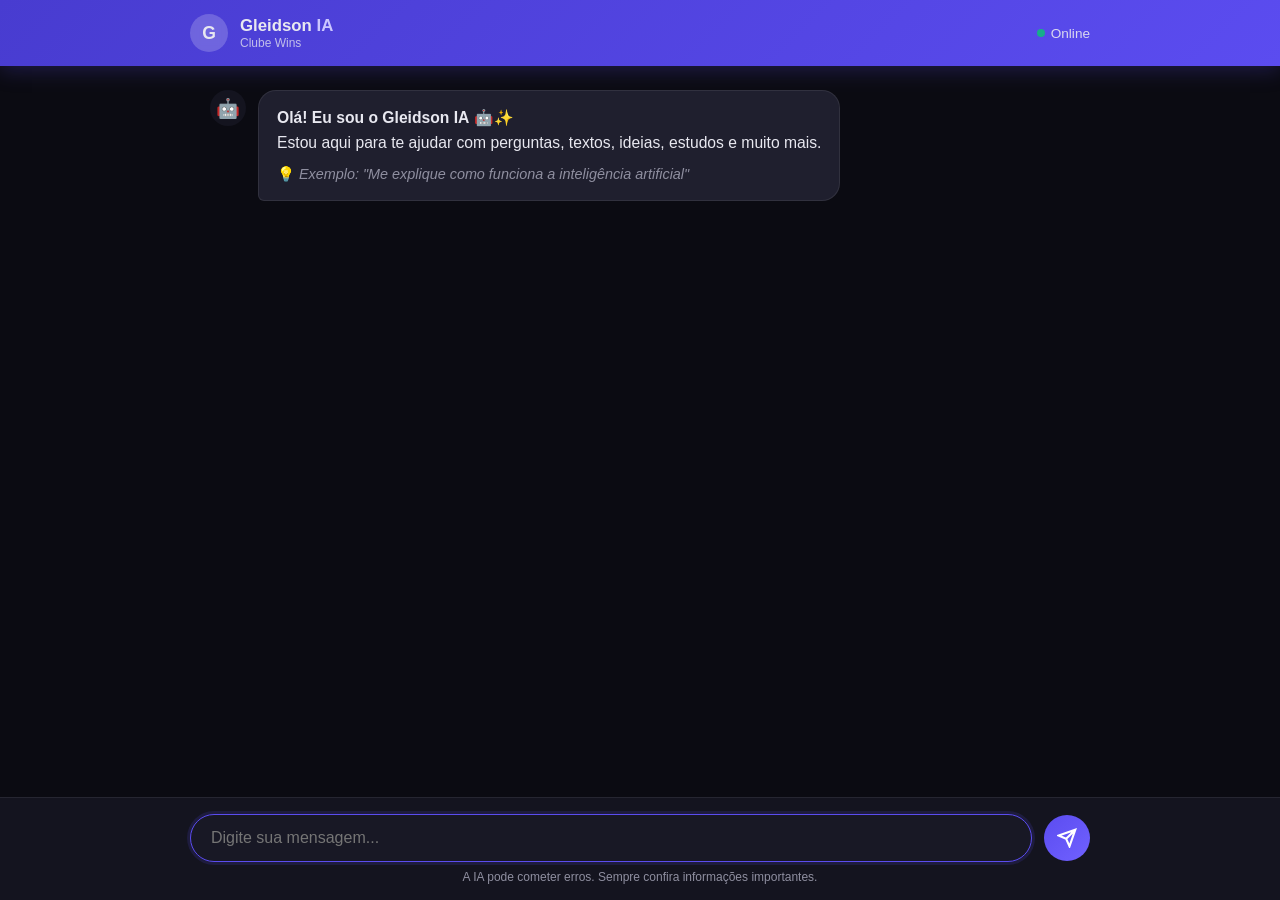
==== index.html @ c2b314bf "Add files via upload Signed-off-by: GLEIDSON PEREIRA DE SOUZA <329538394+gleidssonn22-gif@users.nore" ====
<!DOCTYPE html>
<html lang="pt-BR">
<head>
    <meta charset="UTF-8">
    <meta name="viewport" content="width=device-width, initial-scale=1.0">
    <meta name="description" content="Gleidson IA — Sua assistente inteligente no Clube Wins">
    <title>Gleidson IA | Clube Wins</title>
    <link rel="stylesheet" href="style.css">
    <link rel="icon" type="image/svg+xml" href="data:image/svg+xml,<svg xmlns='http://www.w3.org/2000/svg' viewBox='0 0 100 100'><text y='.9em' font-size='90'>G</text></svg>">
</head>
<body>
    <!-- Cabeçalho -->
    <header class="app-header">
        <div class="header-wrapper">
            <a href="index.html" class="brand">
                <div class="brand-icon">G</div>
                <div class="brand-text">
                    <span class="brand-name">Gleidson <strong>IA</strong></span>
                    <span class="brand-tag">Clube Wins</span>
                </div>
            </a>
            <div class="connection-status">
                <span class="status-dot"></span>
                <span class="status-label">Online</span>
            </div>
        </div>
    </header>

    <!-- Área do Chat -->
    <main class="chat-wrapper">
        <div id="chat-messages" class="messages-container">
            <!-- Mensagem de Boas-vindas -->
            <div class="message ai-message">
                <div class="message-avatar">🤖</div>
                <div class="message-content">
                    <p><strong>Olá! Eu sou o Gleidson IA</strong> 🤖✨</p>
                    <p>Estou aqui para te ajudar com perguntas, textos, ideias, estudos e muito mais.</p>
                    <p class="message-tip">💡 <em>Exemplo: "Me explique como funciona a inteligência artificial"</em></p>
                </div>
            </div>
        </div>
    </main>

    <!-- Área de Entrada -->
    <footer class="input-footer">
        <form id="chat-form" class="input-form">
            <input 
                type="text" 
                id="user-input" 
                class="message-input"
                placeholder="Digite sua mensagem..." 
                autocomplete="off"
                spellcheck="false"
                required
            >
            <button type="submit" id="enviar-btn" class="send-button" aria-label="Enviar mensagem">
                <svg width="20" height="20" viewBox="0 0 24 24" fill="none" stroke="currentColor" stroke-width="2.5">
                    <path d="M22 2L11 13M22 2l-7 20-4-9-9-4 20-7z"/>
                </svg>
            </button>
        </form>
        <p class="disclaimer">A IA pode cometer erros. Sempre confira informações importantes.</p>
    </footer>

    <script src="script.js"></script>
</body>
</html>
---- style.css ----
:root {
    --bg-principal: #0b0b12;
    --bg-superficie: #14141f;
    --bg-cartao: #1c1c2b;
    --bg-entrada: #181825;
    --texto: #e8e8f0;
    --texto-fraco: #8f8fa0;
    --destaque: #5b4cf0;
    --destaque-claro: #7061ff;
    --destaque-escuro: #483cd0;
    --sombra-destaque: rgba(91, 76, 240, 0.25);
    --borda: rgba(255, 255, 255, 0.08);
    --mensagem-usuario: linear-gradient(135deg, #5b4cf0, #7061ff);
    --mensagem-ia: #1f1f2e;
    --raio-borda: 18px;
    --transicao: 0.2s ease;
}

* {
    margin: 0;
    padding: 0;
    box-sizing: border-box;
}

body {
    font-family: 'Segoe UI', 'Roboto', 'Helvetica Neue', sans-serif;
    background-color: var(--bg-principal);
    color: var(--texto);
    height: 100vh;
    display: flex;
    flex-direction: column;
    overflow: hidden;
}

.app-header {
    background: linear-gradient(135deg, var(--destaque-escuro), var(--destaque));
    padding: 14px 20px;
    box-shadow: 0 4px 20px var(--sombra-destaque);
    z-index: 100;
}

.header-wrapper {
    max-width: 900px;
    margin: 0 auto;
    display: flex;
    justify-content: space-between;
    align-items: center;
}

.brand {
    display: flex;
    align-items: center;
    gap: 12px;
    text-decoration: none;
    color: inherit;
}

.brand-icon {
    width: 38px;
    height: 38px;
    background: rgba(255, 255, 255, 0.2);
    border-radius: 50%;
    display: flex;
    align-items: center;
    justify-content: center;
    font-size: 1.1rem;
    font-weight: 700;
    backdrop-filter: blur(4px);
}

.brand-text {
    display: flex;
    flex-direction: column;
    line-height: 1.2;
}

.brand-name {
    font-size: 1.05rem;
    font-weight: 700;
}

.brand-name strong {
    color: #cbc6ff;
}

.brand-tag {
    font-size: 0.75rem;
    opacity: 0.75;
}

.connection-status {
    display: flex;
    align-items: center;
    gap: 6px;
    font-size: 0.85rem;
    opacity: 0.9;
}

.status-dot {
    width: 8px;
    height: 8px;
    background: #10b981;
    border-radius: 50%;
    animation: pulso 2s infinite;
}

@keyframes pulso {
    0%, 100% { opacity: 1; transform: scale(1); }
    50% { opacity: 0.6; transform: scale(0.85); }
}

.chat-wrapper {
    flex: 1;
    overflow: hidden;
    display: flex;
    flex-direction: column;
}

.messages-container {
    flex: 1;
    padding: 24px 20px;
    overflow-y: auto;
    display: flex;
    flex-direction: column;
    gap: 20px;
    max-width: 900px;
    margin: 0 auto;
    width: 100%;
}

.messages-container::-webkit-scrollbar {
    width: 6px;
}
.messages-container::-webkit-scrollbar-track {
    background: transparent;
}
.messages-container::-webkit-scrollbar-thumb {
    background: var(--borda);
    border-radius: 3px;
}

.message {
    display: flex;
    gap: 12px;
    max-width: 85%;
    animation: aparece 0.3s ease forwards;
    opacity: 0;
    transform: translateY(6px);
}

@keyframes aparece {
    to {
        opacity: 1;
        transform: translateY(0);
    }
}

.ai-message {
    align-self: flex-start;
}

.user-message {
    align-self: flex-end;
    flex-direction: row-reverse;
}

.message-avatar {
    font-size: 1.2rem;
    flex-shrink: 0;
    width: 36px;
    height: 36px;
    display: flex;
    align-items: center;
    justify-content: center;
    background: var(--bg-superficie);
    border-radius: 50%;
}

.message-content {
    padding: 14px 18px;
    border-radius: var(--raio-borda);
    line-height: 1.6;
    font-size: 0.98rem;
}

.ai-message .message-content {
    background: var(--mensagem-ia);
    border: 1px solid var(--borda);
    border-bottom-left-radius: 6px;
}

.user-message .message-content {
    background: var(--mensagem-usuario);
    border-bottom-right-radius: 6px;
    box-shadow: 0 4px 12px var(--sombra-destaque);
}

.message-tip {
    margin-top: 8px;
    font-size: 0.9rem;
    color: var(--texto-fraco);
}

.typing-dots {
    display: flex;
    gap: 5px;
    padding: 10px 14px;
}

.typing-dots span {
    width: 8px;
    height: 8px;
    background: var(--texto-fraco);
    border-radius: 50%;
    animation: digitando 1.4s infinite ease-in-out both;
}

.typing-dots span:nth-child(1) { animation-delay: -0.32s; }
.typing-dots span:nth-child(2) { animation-delay: -0.16s; }

@keyframes digitando {
    0%, 80%, 100% { transform: scale(0.7); opacity: 0.4; }
    40% { transform: scale(1); opacity: 1; }
}

.input-footer {
    background: var(--bg-superficie);
    border-top: 1px solid var(--borda);
    padding: 16px 20px;
}

.input-form {
    max-width: 900px;
    margin: 0 auto;
    display: flex;
    gap: 12px;
    align-items: center;
}

.message-input {
    flex: 1;
    padding: 14px 20px;
    background: var(--bg-entrada);
    border: 1px solid var(--borda);
    border-radius: 24px;
    color: var(--texto);
    font-size: 1rem;
    outline: none;
    transition: border-color var(--transicao), box-shadow var(--transicao);
}

.message-input:focus {
    border-color: var(--destaque);
    box-shadow: 0 0 0 3px rgba(91, 76, 240, 0.15);
}

.send-button {
    width: 46px;
    height: 46px;
    border-radius: 50%;
    border: none;
    background: var(--mensagem-usuario);
    color: white;
    cursor: pointer;
    display: flex;
    align-items: center;
    justify-content: center;
    transition: transform var(--transicao), box-shadow var(--transicao);
}

.send-button:hover:not(:disabled) {
    transform: scale(1.08);
    box-shadow: 0 4px 12px var(--sombra-destaque);
}

.send-button:active:not(:disabled) {
    transform: scale(0.96);
}

.send-button:disabled {
    opacity: 0.5;
    cursor: not-allowed;
}

.disclaimer {
    max-width: 900px;
    margin: 8px auto 0;
    font-size: 0.75rem;
    color: var(--texto-fraco);
    text-align: center;
}

@media (max-width: 640px) {
    .messages-container {
        padding: 16px 12px;
    }
    .message {
        max-width: 92%;
    }
    .app-header,
    .input-footer {
        padding: 12px;
    }
    .message-content {
        padding: 12px 14px;
        font-size: 0.95rem;
    }
}
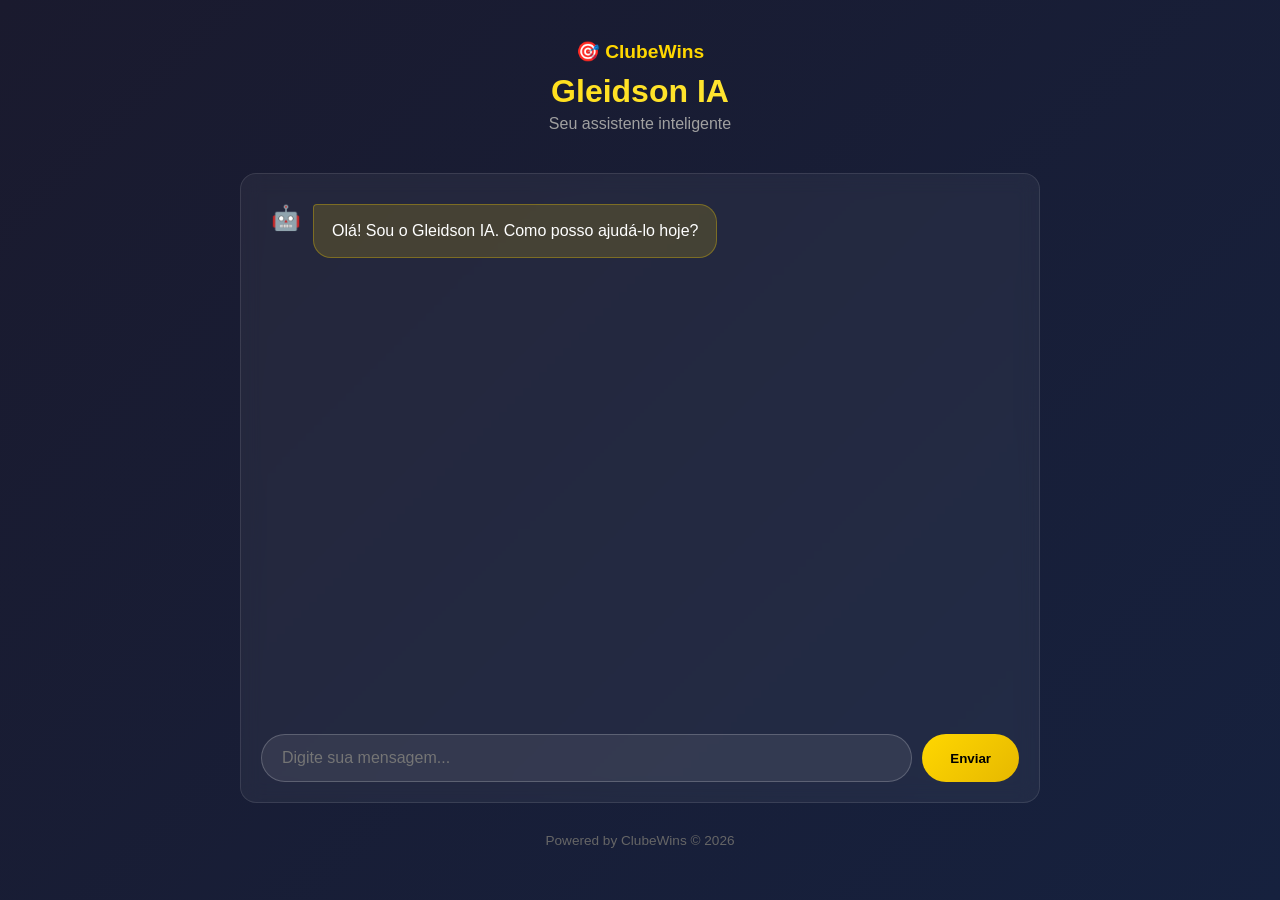
==== commit f5779496: "Aprimoramento completo do assistente IA ✨" ====
--- a/index.html
+++ b/index.html
@@ -3,64 +3,35 @@
 <head>
     <meta charset="UTF-8">
     <meta name="viewport" content="width=device-width, initial-scale=1.0">
-    <meta name="description" content="Gleidson IA — Sua assistente inteligente no Clube Wins">
-    <title>Gleidson IA | Clube Wins</title>
+    <title>Gleidson IA — Assistente do ClubeWins</title>
     <link rel="stylesheet" href="style.css">
-    <link rel="icon" type="image/svg+xml" href="data:image/svg+xml,<svg xmlns='http://www.w3.org/2000/svg' viewBox='0 0 100 100'><text y='.9em' font-size='90'>G</text></svg>">
 </head>
 <body>
-    <!-- Cabeçalho -->
-    <header class="app-header">
-        <div class="header-wrapper">
-            <a href="index.html" class="brand">
-                <div class="brand-icon">G</div>
-                <div class="brand-text">
-                    <span class="brand-name">Gleidson <strong>IA</strong></span>
-                    <span class="brand-tag">Clube Wins</span>
-                </div>
-            </a>
-            <div class="connection-status">
-                <span class="status-dot"></span>
-                <span class="status-label">Online</span>
-            </div>
-        </div>
-    </header>
+    <div class="container">
+        <header>
+            <div class="logo">🎯 ClubeWins</div>
+            <h1>Gleidson IA</h1>
+            <p class="subtitle">Seu assistente inteligente</p>
+        </header>
 
-    <!-- Área do Chat -->
-    <main class="chat-wrapper">
-        <div id="chat-messages" class="messages-container">
-            <!-- Mensagem de Boas-vindas -->
-            <div class="message ai-message">
-                <div class="message-avatar">🤖</div>
-                <div class="message-content">
-                    <p><strong>Olá! Eu sou o Gleidson IA</strong> 🤖✨</p>
-                    <p>Estou aqui para te ajudar com perguntas, textos, ideias, estudos e muito mais.</p>
-                    <p class="message-tip">💡 <em>Exemplo: "Me explique como funciona a inteligência artificial"</em></p>
+        <div id="chat-container">
+            <div id="messages">
+                <div class="message bot">
+                    <span class="avatar">🤖</span>
+                    <div class="text">Olá! Sou o Gleidson IA. Como posso ajudá-lo hoje?</div>
                 </div>
             </div>
+
+            <form id="chat-form">
+                <input type="text" id="message-input" placeholder="Digite sua mensagem..." autocomplete="off">
+                <button type="submit">Enviar</button>
+            </form>
         </div>
-    </main>
 
-    <!-- Área de Entrada -->
-    <footer class="input-footer">
-        <form id="chat-form" class="input-form">
-            <input 
-                type="text" 
-                id="user-input" 
-                class="message-input"
-                placeholder="Digite sua mensagem..." 
-                autocomplete="off"
-                spellcheck="false"
-                required
-            >
-            <button type="submit" id="enviar-btn" class="send-button" aria-label="Enviar mensagem">
-                <svg width="20" height="20" viewBox="0 0 24 24" fill="none" stroke="currentColor" stroke-width="2.5">
-                    <path d="M22 2L11 13M22 2l-7 20-4-9-9-4 20-7z"/>
-                </svg>
-            </button>
-        </form>
-        <p class="disclaimer">A IA pode cometer erros. Sempre confira informações importantes.</p>
-    </footer>
+        <footer>
+            <p>Powered by ClubeWins © 2026</p>
+        </footer>
+    </div>
 
     <script src="script.js"></script>
 </body>
--- a/style.css
+++ b/style.css
@@ -1,308 +1,169 @@
-:root {
-    --bg-principal: #0b0b12;
-    --bg-superficie: #14141f;
-    --bg-cartao: #1c1c2b;
-    --bg-entrada: #181825;
-    --texto: #e8e8f0;
-    --texto-fraco: #8f8fa0;
-    --destaque: #5b4cf0;
-    --destaque-claro: #7061ff;
-    --destaque-escuro: #483cd0;
-    --sombra-destaque: rgba(91, 76, 240, 0.25);
-    --borda: rgba(255, 255, 255, 0.08);
-    --mensagem-usuario: linear-gradient(135deg, #5b4cf0, #7061ff);
-    --mensagem-ia: #1f1f2e;
-    --raio-borda: 18px;
-    --transicao: 0.2s ease;
-}
-
 * {
     margin: 0;
     padding: 0;
     box-sizing: border-box;
+    font-family: 'Segoe UI', Roboto, Oxygen, Ubuntu, sans-serif;
 }
 
 body {
-    font-family: 'Segoe UI', 'Roboto', 'Helvetica Neue', sans-serif;
-    background-color: var(--bg-principal);
-    color: var(--texto);
-    height: 100vh;
+    background: linear-gradient(135deg, #1a1a2e 0%, #16213e 100%);
+    min-height: 100vh;
     display: flex;
-    flex-direction: column;
-    overflow: hidden;
+    justify-content: center;
+    padding: 20px;
+    color: #fff;
 }
 
-.app-header {
-    background: linear-gradient(135deg, var(--destaque-escuro), var(--destaque));
-    padding: 14px 20px;
-    box-shadow: 0 4px 20px var(--sombra-destaque);
-    z-index: 100;
-}
-
-.header-wrapper {
-    max-width: 900px;
-    margin: 0 auto;
-    display: flex;
-    justify-content: space-between;
-    align-items: center;
-}
-
-.brand {
-    display: flex;
-    align-items: center;
-    gap: 12px;
-    text-decoration: none;
-    color: inherit;
-}
-
-.brand-icon {
-    width: 38px;
-    height: 38px;
-    background: rgba(255, 255, 255, 0.2);
-    border-radius: 50%;
-    display: flex;
-    align-items: center;
-    justify-content: center;
-    font-size: 1.1rem;
-    font-weight: 700;
-    backdrop-filter: blur(4px);
-}
-
-.brand-text {
-    display: flex;
-    flex-direction: column;
-    line-height: 1.2;
-}
-
-.brand-name {
-    font-size: 1.05rem;
-    font-weight: 700;
-}
-
-.brand-name strong {
-    color: #cbc6ff;
-}
-
-.brand-tag {
-    font-size: 0.75rem;
-    opacity: 0.75;
-}
-
-.connection-status {
-    display: flex;
-    align-items: center;
-    gap: 6px;
-    font-size: 0.85rem;
-    opacity: 0.9;
-}
-
-.status-dot {
-    width: 8px;
-    height: 8px;
-    background: #10b981;
-    border-radius: 50%;
-    animation: pulso 2s infinite;
-}
-
-@keyframes pulso {
-    0%, 100% { opacity: 1; transform: scale(1); }
-    50% { opacity: 0.6; transform: scale(0.85); }
-}
-
-.chat-wrapper {
-    flex: 1;
-    overflow: hidden;
-    display: flex;
-    flex-direction: column;
-}
-
-.messages-container {
-    flex: 1;
-    padding: 24px 20px;
-    overflow-y: auto;
+.container {
+    width: 100%;
+    max-width: 800px;
     display: flex;
     flex-direction: column;
     gap: 20px;
-    max-width: 900px;
-    margin: 0 auto;
-    width: 100%;
 }
 
-.messages-container::-webkit-scrollbar {
-    width: 6px;
+header {
+    text-align: center;
+    padding: 20px;
 }
-.messages-container::-webkit-scrollbar-track {
-    background: transparent;
+
+.logo {
+    font-size: 1.2rem;
+    color: #ffd700;
+    font-weight: bold;
+    margin-bottom: 10px;
 }
-.messages-container::-webkit-scrollbar-thumb {
-    background: var(--borda);
-    border-radius: 3px;
+
+h1 {
+    font-size: 2rem;
+    background: linear-gradient(90deg, #ffd700, #ffed4e);
+    -webkit-background-clip: text;
+    -webkit-text-fill-color: transparent;
+    background-clip: text;
+}
+
+.subtitle {
+    color: #a0a0a0;
+    margin-top: 5px;
+}
+
+#chat-container {
+    background: rgba(255, 255, 255, 0.05);
+    border-radius: 16px;
+    padding: 20px;
+    backdrop-filter: blur(10px);
+    border: 1px solid rgba(255, 255, 255, 0.1);
+    display: flex;
+    flex-direction: column;
+    height: 70vh;
+}
+
+#messages {
+    flex: 1;
+    overflow-y: auto;
+    padding: 10px;
+    display: flex;
+    flex-direction: column;
+    gap: 16px;
 }
 
 .message {
     display: flex;
     gap: 12px;
-    max-width: 85%;
-    animation: aparece 0.3s ease forwards;
-    opacity: 0;
-    transform: translateY(6px);
+    animation: fadeIn 0.3s ease;
 }
 
-@keyframes aparece {
-    to {
-        opacity: 1;
-        transform: translateY(0);
-    }
+@keyframes fadeIn {
+    from { opacity: 0; transform: translateY(10px); }
+    to { opacity: 1; transform: translateY(0); }
 }
 
-.ai-message {
-    align-self: flex-start;
-}
-
-.user-message {
-    align-self: flex-end;
+.message.user {
     flex-direction: row-reverse;
 }
 
-.message-avatar {
-    font-size: 1.2rem;
+.avatar {
+    font-size: 1.5rem;
     flex-shrink: 0;
-    width: 36px;
-    height: 36px;
-    display: flex;
-    align-items: center;
-    justify-content: center;
-    background: var(--bg-superficie);
-    border-radius: 50%;
 }
 
-.message-content {
+.message .text {
     padding: 14px 18px;
-    border-radius: var(--raio-borda);
-    line-height: 1.6;
-    font-size: 0.98rem;
+    border-radius: 18px;
+    max-width: 75%;
+    line-height: 1.5;
 }
 
-.ai-message .message-content {
-    background: var(--mensagem-ia);
-    border: 1px solid var(--borda);
-    border-bottom-left-radius: 6px;
+.message.bot .text {
+    background: rgba(255, 215, 0, 0.15);
+    border: 1px solid rgba(255, 215, 0, 0.3);
+    border-top-left-radius: 4px;
 }
 
-.user-message .message-content {
-    background: var(--mensagem-usuario);
-    border-bottom-right-radius: 6px;
-    box-shadow: 0 4px 12px var(--sombra-destaque);
+.message.user .text {
+    background: linear-gradient(135deg, #ffd700, #e6b800);
+    color: #000;
+    border-top-right-radius: 4px;
 }
 
-.message-tip {
-    margin-top: 8px;
-    font-size: 0.9rem;
-    color: var(--texto-fraco);
+#chat-form {
+    display: flex;
+    gap: 10px;
+    margin-top: 15px;
 }
 
-.typing-dots {
-    display: flex;
-    gap: 5px;
-    padding: 10px 14px;
+#message-input {
+    flex: 1;
+    padding: 14px 20px;
+    border-radius: 30px;
+    border: 1px solid rgba(255, 255, 255, 0.2);
+    background: rgba(255, 255, 255, 0.08);
+    color: #fff;
+    font-size: 1rem;
+    outline: none;
+    transition: border 0.3s;
 }
 
-.typing-dots span {
-    width: 8px;
-    height: 8px;
-    background: var(--texto-fraco);
-    border-radius: 50%;
-    animation: digitando 1.4s infinite ease-in-out both;
+#message-input:focus {
+    border-color: #ffd700;
 }
 
-.typing-dots span:nth-child(1) { animation-delay: -0.32s; }
-.typing-dots span:nth-child(2) { animation-delay: -0.16s; }
-
-@keyframes digitando {
-    0%, 80%, 100% { transform: scale(0.7); opacity: 0.4; }
-    40% { transform: scale(1); opacity: 1; }
+button {
+    padding: 14px 28px;
+    border-radius: 30px;
+    border: none;
+    background: linear-gradient(135deg, #ffd700, #e6b800);
+    color: #000;
+    font-weight: bold;
+    cursor: pointer;
+    transition: transform 0.2s;
 }
 
-.input-footer {
-    background: var(--bg-superficie);
-    border-top: 1px solid var(--borda);
-    padding: 16px 20px;
+button:hover {
+    transform: scale(1.05);
 }
 
-.input-form {
-    max-width: 900px;
-    margin: 0 auto;
-    display: flex;
-    gap: 12px;
-    align-items: center;
+button:disabled {
+    opacity: 0.6;
+    cursor: not-allowed;
+    transform: none;
 }
 
-.message-input {
-    flex: 1;
-    padding: 14px 20px;
-    background: var(--bg-entrada);
-    border: 1px solid var(--borda);
-    border-radius: 24px;
-    color: var(--texto);
-    font-size: 1rem;
-    outline: none;
-    transition: border-color var(--transicao), box-shadow var(--transicao);
+footer {
+    text-align: center;
+    color: #666;
+    font-size: 0.85rem;
+    padding: 10px;
 }
 
-.message-input:focus {
-    border-color: var(--destaque);
-    box-shadow: 0 0 0 3px rgba(91, 76, 240, 0.15);
+.typing .text::after {
+    content: '';
+    animation: dots 1.5s infinite;
 }
 
-.send-button {
-    width: 46px;
-    height: 46px;
-    border-radius: 50%;
-    border: none;
-    background: var(--mensagem-usuario);
-    color: white;
-    cursor: pointer;
-    display: flex;
-    align-items: center;
-    justify-content: center;
-    transition: transform var(--transicao), box-shadow var(--transicao);
-}
-
-.send-button:hover:not(:disabled) {
-    transform: scale(1.08);
-    box-shadow: 0 4px 12px var(--sombra-destaque);
-}
-
-.send-button:active:not(:disabled) {
-    transform: scale(0.96);
-}
-
-.send-button:disabled {
-    opacity: 0.5;
-    cursor: not-allowed;
-}
-
-.disclaimer {
-    max-width: 900px;
-    margin: 8px auto 0;
-    font-size: 0.75rem;
-    color: var(--texto-fraco);
-    text-align: center;
-}
-
-@media (max-width: 640px) {
-    .messages-container {
-        padding: 16px 12px;
-    }
-    .message {
-        max-width: 92%;
-    }
-    .app-header,
-    .input-footer {
-        padding: 12px;
-    }
-    .message-content {
-        padding: 12px 14px;
-        font-size: 0.95rem;
-    }
+@keyframes dots {
+    0% { content: ''; }
+    33% { content: '.'; }
+    66% { content: '..'; }
+    100% { content: '...'; }
 }
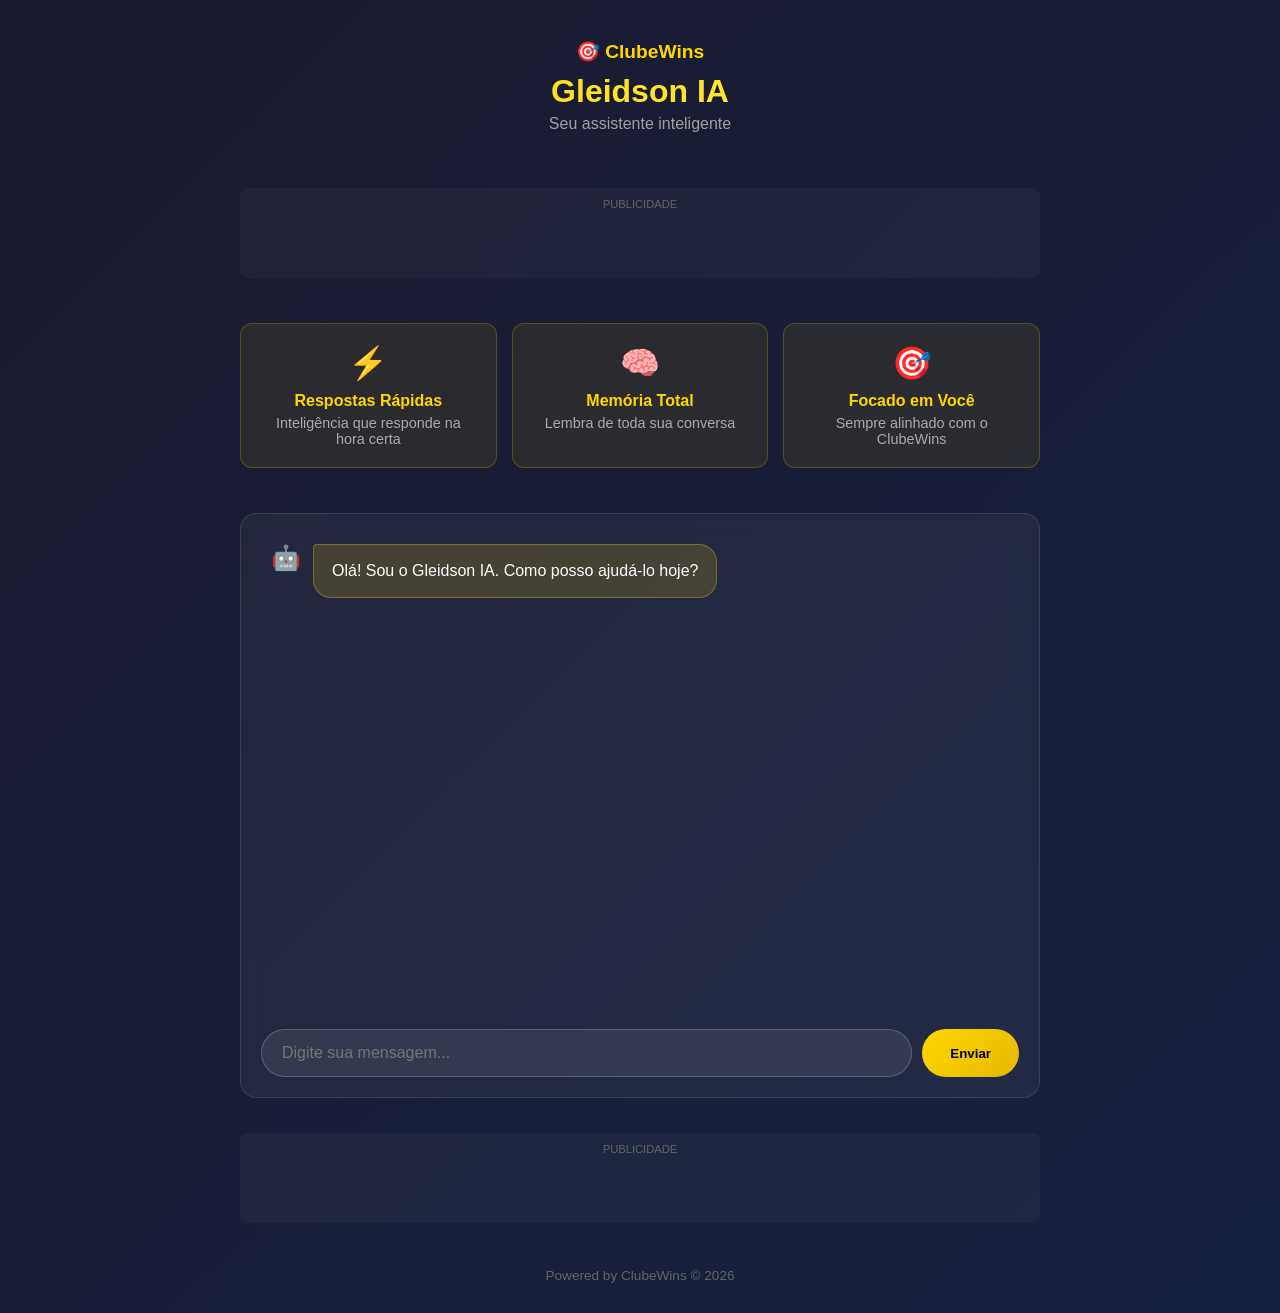
==== commit 6c04f1bc: "style + script corrigidos e completos ✅" ====
--- a/index.html
+++ b/index.html
@@ -4,6 +4,12 @@
     <meta charset="UTF-8">
     <meta name="viewport" content="width=device-width, initial-scale=1.0">
     <title>Gleidson IA — Assistente do ClubeWins</title>
+    
+    <!-- Google AdSense Verificação -->
+    <meta name="google-adsense-account" content="ca-pub-8005983262078707">
+    <script async src="https://pagead2.googlesyndication.com/pagead/js/adsbygoogle.js?client=ca-pub-8005983262078707"
+     crossorigin="anonymous"></script>
+    
     <link rel="stylesheet" href="style.css">
 </head>
 <body>
@@ -14,6 +20,38 @@
             <p class="subtitle">Seu assistente inteligente</p>
         </header>
 
+        <!-- Anúncio AdSense Superior -->
+        <div class="ad-container">
+            <p class="ad-label">Publicidade</p>
+            <ins class="adsbygoogle"
+                 style="display:block"
+                 data-ad-client="ca-pub-8005983262078707"
+                 data-ad-slot="SEU_CODIGO_ANUNCIO"
+                 data-ad-format="auto"
+                 data-full-width-responsive="true"></ins>
+            <script>(adsbygoogle = window.adsbygoogle || []).push({});</script>
+        </div>
+
+        <!-- Destaques do ClubeWins -->
+        <div class="features">
+            <div class="feature-card">
+                <div class="feature-icon">⚡</div>
+                <div class="feature-title">Respostas Rápidas</div>
+                <div class="feature-desc">Inteligência que responde na hora certa</div>
+            </div>
+            <div class="feature-card">
+                <div class="feature-icon">🧠</div>
+                <div class="feature-title">Memória Total</div>
+                <div class="feature-desc">Lembra de toda sua conversa</div>
+            </div>
+            <div class="feature-card">
+                <div class="feature-icon">🎯</div>
+                <div class="feature-title">Focado em Você</div>
+                <div class="feature-desc">Sempre alinhado com o ClubeWins</div>
+            </div>
+        </div>
+
+        <!-- Área do Chat -->
         <div id="chat-container">
             <div id="messages">
                 <div class="message bot">
@@ -28,6 +66,18 @@
             </form>
         </div>
 
+        <!-- Anúncio AdSense Inferior -->
+        <div class="ad-container">
+            <p class="ad-label">Publicidade</p>
+            <ins class="adsbygoogle"
+                 style="display:block"
+                 data-ad-client="ca-pub-8005983262078707"
+                 data-ad-slot="SEU_CODIGO_ANUNCIO"
+                 data-ad-format="auto"
+                 data-full-width-responsive="true"></ins>
+            <script>(adsbygoogle = window.adsbygoogle || []).push({});</script>
+        </div>
+
         <footer>
             <p>Powered by ClubeWins © 2026</p>
         </footer>
--- a/style.css
+++ b/style.css
@@ -47,6 +47,62 @@
     margin-top: 5px;
 }
 
+/* ========== ANÚNCIOS ========== */
+.ad-container {
+    margin: 15px 0;
+    text-align: center;
+    background: rgba(255,255,255,0.03);
+    border-radius: 8px;
+    padding: 10px;
+    min-height: 90px;
+}
+
+.ad-label {
+    font-size: 0.7rem;
+    color: #666;
+    text-transform: uppercase;
+    margin-bottom: 5px;
+}
+
+/* ========== DESTAQUES ========== */
+.features {
+    display: grid;
+    grid-template-columns: repeat(auto-fit, minmax(250px, 1fr));
+    gap: 15px;
+    margin: 10px 0 25px;
+}
+
+.feature-card {
+    background: rgba(255, 215, 0, 0.08);
+    border: 1px solid rgba(255, 215, 0, 0.2);
+    border-radius: 12px;
+    padding: 20px;
+    text-align: center;
+    transition: transform 0.3s, box-shadow 0.3s;
+}
+
+.feature-card:hover {
+    transform: translateY(-5px);
+    box-shadow: 0 10px 30px rgba(255, 215, 0, 0.15);
+}
+
+.feature-icon {
+    font-size: 2rem;
+    margin-bottom: 10px;
+}
+
+.feature-title {
+    color: #ffd700;
+    font-weight: bold;
+    margin-bottom: 5px;
+}
+
+.feature-desc {
+    color: #aaa;
+    font-size: 0.9rem;
+}
+
+/* ========== CHAT ========== */
 #chat-container {
     background: rgba(255, 255, 255, 0.05);
     border-radius: 16px;
@@ -55,7 +111,7 @@
     border: 1px solid rgba(255, 255, 255, 0.1);
     display: flex;
     flex-direction: column;
-    height: 70vh;
+    height: 65vh;
 }
 
 #messages {
@@ -106,6 +162,19 @@
     border-top-right-radius: 4px;
 }
 
+.typing .text::after {
+    content: '';
+    animation: dots 1.5s infinite;
+}
+
+@keyframes dots {
+    0% { content: ''; }
+    33% { content: '.'; }
+    66% { content: '..'; }
+    100% { content: '...'; }
+}
+
+/* ========== FORMULÁRIO ========== */
 #chat-form {
     display: flex;
     gap: 10px;
@@ -149,6 +218,7 @@
     transform: none;
 }
 
+/* ========== RODAPÉ ========== */
 footer {
     text-align: center;
     color: #666;
@@ -156,14 +226,19 @@
     padding: 10px;
 }
 
-.typing .text::after {
-    content: '';
-    animation: dots 1.5s infinite;
-}
-
-@keyframes dots {
-    0% { content: ''; }
-    33% { content: '.'; }
-    66% { content: '..'; }
-    100% { content: '...'; }
+/* ========== RESPONSIVO ========== */
+@media (max-width: 600px) {
+    h1 { font-size: 1.5rem; }
+    .message .text { max-width: 85%; }
+    button { padding: 12px 20px; }
+    .features { grid-template-columns: 1fr; }
+}
+
+html {
+    scroll-behavior: smooth;
+}
+
+::selection {
+    background: rgba(255, 215, 0, 0.3);
+    color: #fff;
 }
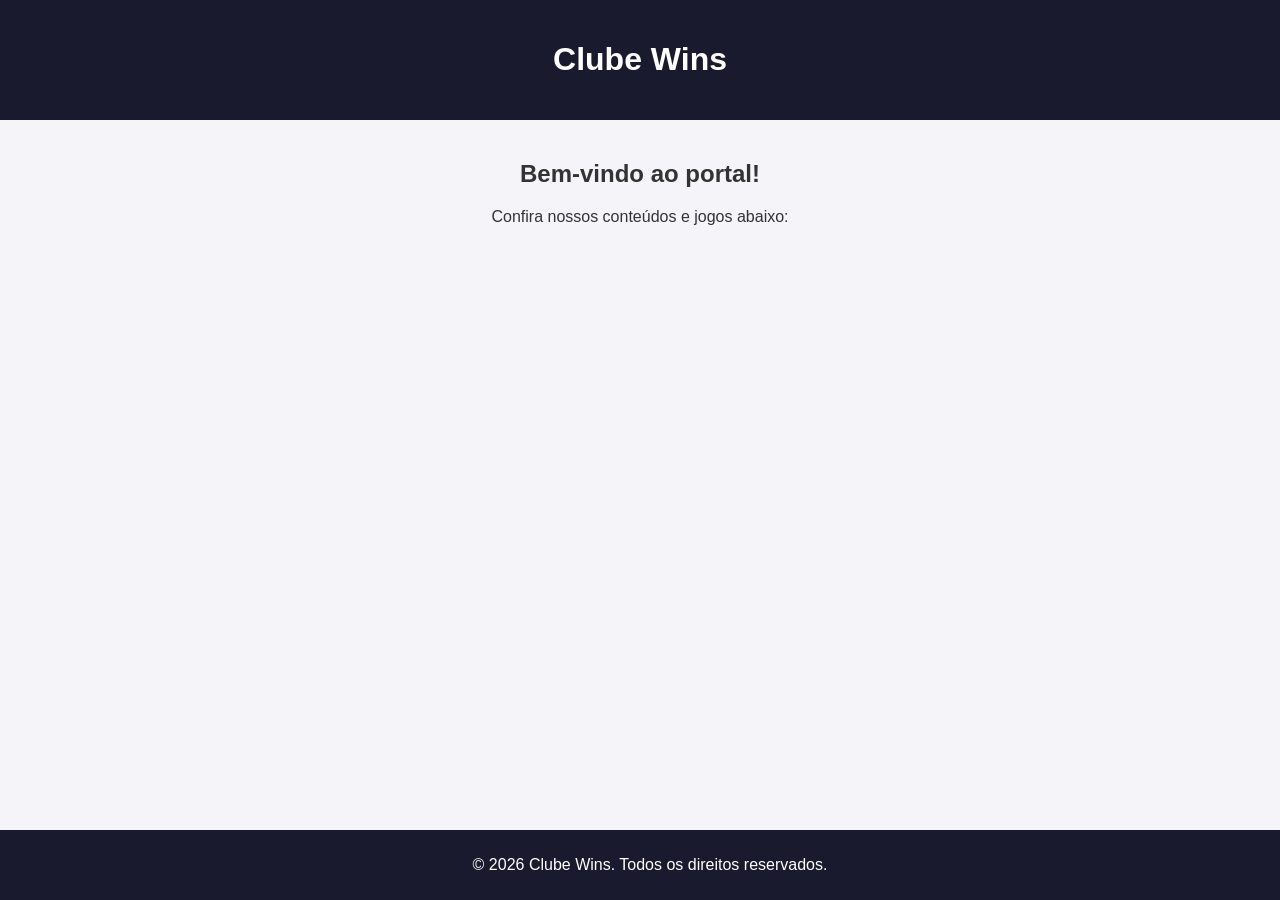
==== commit a83ea85c: "Insere codigo do bloco de anuncios do AdSense na index" ====
--- a/index.html
+++ b/index.html
@@ -3,86 +3,71 @@
 <head>
     <meta charset="UTF-8">
     <meta name="viewport" content="width=device-width, initial-scale=1.0">
-    <title>Gleidson IA — Assistente do ClubeWins</title>
-    
-    <!-- Google AdSense Verificação -->
-    <meta name="google-adsense-account" content="ca-pub-8005983262078707">
-    <script async src="https://pagead2.googlesyndication.com/pagead/js/adsbygoogle.js?client=ca-pub-8005983262078707"
-     crossorigin="anonymous"></script>
-    
-    <link rel="stylesheet" href="style.css">
+    <title>Clube Wins</title>
+    <!-- Estilos do site -->
+    <style>
+        body {
+            font-family: Arial, sans-serif;
+            margin: 0;
+            padding: 0;
+            background-color: #f4f4f9;
+            color: #333;
+            text-align: center;
+        }
+        header {
+            background-color: #1a1a2e;
+            color: #fff;
+            padding: 20px;
+        }
+        main {
+            padding: 20px;
+        }
+        .ad-container {
+            margin: 20px auto;
+            max-width: 100%;
+            display: flex;
+            justify-content: center;
+        }
+        footer {
+            background-color: #1a1a2e;
+            color: #fff;
+            padding: 10px;
+            position: fixed;
+            bottom: 0;
+            width: 100%;
+        }
+    </style>
 </head>
 <body>
-    <div class="container">
-        <header>
-            <div class="logo">🎯 ClubeWins</div>
-            <h1>Gleidson IA</h1>
-            <p class="subtitle">Seu assistente inteligente</p>
-        </header>
 
-        <!-- Anúncio AdSense Superior -->
+    <header>
+        <h1>Clube Wins</h1>
+    </header>
+
+    <main>
+        <h2>Bem-vindo ao portal!</h2>
+        <p>Confira nossos conteúdos e jogos abaixo:</p>
+
+        <!-- Bloco de anúncio do AdSense inserido entre as tags body -->
         <div class="ad-container">
-            <p class="ad-label">Publicidade</p>
+            <script async src="https://pagead2.googlesyndication.com/pagead/js/adsbygoogle.js?client=ca-pub-8005983262078707"
+                 crossorigin="anonymous"></script>
+            <!-- clubewins -->
             <ins class="adsbygoogle"
                  style="display:block"
                  data-ad-client="ca-pub-8005983262078707"
-                 data-ad-slot="SEU_CODIGO_ANUNCIO"
+                 data-ad-slot="6767560576"
                  data-ad-format="auto"
                  data-full-width-responsive="true"></ins>
-            <script>(adsbygoogle = window.adsbygoogle || []).push({});</script>
+            <script>
+                 (adsbygoogle = window.adsbygoogle || []).push({});
+            </script>
         </div>
+    </main>
 
-        <!-- Destaques do ClubeWins -->
-        <div class="features">
-            <div class="feature-card">
-                <div class="feature-icon">⚡</div>
-                <div class="feature-title">Respostas Rápidas</div>
-                <div class="feature-desc">Inteligência que responde na hora certa</div>
-            </div>
-            <div class="feature-card">
-                <div class="feature-icon">🧠</div>
-                <div class="feature-title">Memória Total</div>
-                <div class="feature-desc">Lembra de toda sua conversa</div>
-            </div>
-            <div class="feature-card">
-                <div class="feature-icon">🎯</div>
-                <div class="feature-title">Focado em Você</div>
-                <div class="feature-desc">Sempre alinhado com o ClubeWins</div>
-            </div>
-        </div>
+    <footer>
+        <p>&copy; 2026 Clube Wins. Todos os direitos reservados.</p>
+    </footer>
 
-        <!-- Área do Chat -->
-        <div id="chat-container">
-            <div id="messages">
-                <div class="message bot">
-                    <span class="avatar">🤖</span>
-                    <div class="text">Olá! Sou o Gleidson IA. Como posso ajudá-lo hoje?</div>
-                </div>
-            </div>
-
-            <form id="chat-form">
-                <input type="text" id="message-input" placeholder="Digite sua mensagem..." autocomplete="off">
-                <button type="submit">Enviar</button>
-            </form>
-        </div>
-
-        <!-- Anúncio AdSense Inferior -->
-        <div class="ad-container">
-            <p class="ad-label">Publicidade</p>
-            <ins class="adsbygoogle"
-                 style="display:block"
-                 data-ad-client="ca-pub-8005983262078707"
-                 data-ad-slot="SEU_CODIGO_ANUNCIO"
-                 data-ad-format="auto"
-                 data-full-width-responsive="true"></ins>
-            <script>(adsbygoogle = window.adsbygoogle || []).push({});</script>
-        </div>
-
-        <footer>
-            <p>Powered by ClubeWins © 2026</p>
-        </footer>
-    </div>
-
-    <script src="script.js"></script>
 </body>
 </html>
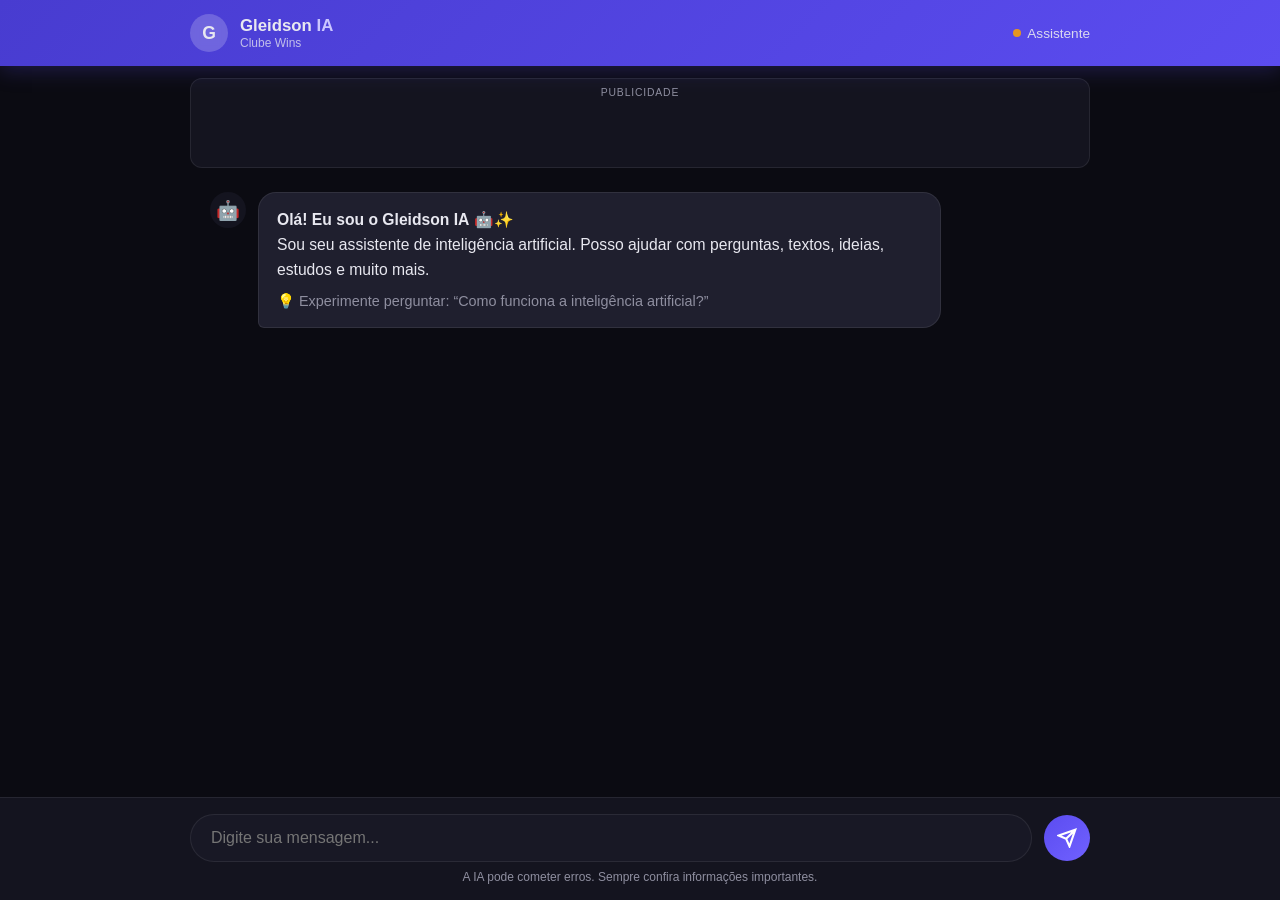
==== commit f2b7a656: "Transforma o site no assistente Gleidson IA" ====
--- a/index.html
+++ b/index.html
@@ -3,71 +3,64 @@
 <head>
     <meta charset="UTF-8">
     <meta name="viewport" content="width=device-width, initial-scale=1.0">
-    <title>Clube Wins</title>
-    <!-- Estilos do site -->
-    <style>
-        body {
-            font-family: Arial, sans-serif;
-            margin: 0;
-            padding: 0;
-            background-color: #f4f4f9;
-            color: #333;
-            text-align: center;
-        }
-        header {
-            background-color: #1a1a2e;
-            color: #fff;
-            padding: 20px;
-        }
-        main {
-            padding: 20px;
-        }
-        .ad-container {
-            margin: 20px auto;
-            max-width: 100%;
-            display: flex;
-            justify-content: center;
-        }
-        footer {
-            background-color: #1a1a2e;
-            color: #fff;
-            padding: 10px;
-            position: fixed;
-            bottom: 0;
-            width: 100%;
-        }
-    </style>
+    <meta name="description" content="Gleidson IA — assistente inteligente do Clube Wins para perguntas, ideias e muito mais.">
+    <meta name="google-adsense-account" content="ca-pub-8005983262078707">
+    <title>Gleidson IA | Clube Wins</title>
+    <link rel="stylesheet" href="style.css">
+    <link rel="icon" type="image/svg+xml" href="data:image/svg+xml,%3Csvg xmlns='http://www.w3.org/2000/svg' viewBox='0 0 100 100'%3E%3Ctext y='.9em' font-size='90'%3EG%3C/text%3E%3C/svg%3E">
+    <script async src="https://pagead2.googlesyndication.com/pagead/js/adsbygoogle.js?client=ca-pub-8005983262078707" crossorigin="anonymous"></script>
 </head>
 <body>
-
-    <header>
-        <h1>Clube Wins</h1>
+    <header class="app-header">
+        <div class="header-wrapper">
+            <a href="index.html" class="brand" aria-label="Gleidson IA, início">
+                <div class="brand-icon">G</div>
+                <div class="brand-text">
+                    <span class="brand-name">Gleidson <strong>IA</strong></span>
+                    <span class="brand-tag">Clube Wins</span>
+                </div>
+            </a>
+            <div class="connection-status" aria-live="polite">
+                <span class="status-dot" id="status-dot" style="background:#f59e0b"></span>
+                <span class="status-label" id="status-label">Assistente</span>
+            </div>
+        </div>
     </header>
 
-    <main>
-        <h2>Bem-vindo ao portal!</h2>
-        <p>Confira nossos conteúdos e jogos abaixo:</p>
-
-        <!-- Bloco de anúncio do AdSense inserido entre as tags body -->
-        <div class="ad-container">
-            <script async src="https://pagead2.googlesyndication.com/pagead/js/adsbygoogle.js?client=ca-pub-8005983262078707"
-                 crossorigin="anonymous"></script>
-            <!-- clubewins -->
-            <ins class="adsbygoogle"
+    <main class="chat-wrapper">
+        <section class="ad-area" aria-label="Publicidade">
+            <span class="ad-label">Publicidade</span>
+            <ins class="adsbygoogle ad-unit"
                  style="display:block"
                  data-ad-client="ca-pub-8005983262078707"
                  data-ad-slot="6767560576"
                  data-ad-format="auto"
                  data-full-width-responsive="true"></ins>
-            <script>
-                 (adsbygoogle = window.adsbygoogle || []).push({});
-            </script>
+        </section>
+        <div id="chat-messages" class="messages-container" aria-live="polite" aria-label="Conversa">
+            <div class="message ai-message">
+                <div class="message-avatar" aria-hidden="true">🤖</div>
+                <div class="message-content">
+                    <p><strong>Olá! Eu sou o Gleidson IA</strong> 🤖✨</p>
+                    <p>Sou seu assistente de inteligência artificial. Posso ajudar com perguntas, textos, ideias, estudos e muito mais.</p>
+                    <p class="message-tip">💡 Experimente perguntar: “Como funciona a inteligência artificial?”</p>
+                </div>
+            </div>
         </div>
     </main>
 
-    <footer>
-        <p>&copy; 2026 Clube Wins. Todos os direitos reservados.</p>
+    <footer class="input-footer">
+        <form id="chat-form" class="input-form">
+            <input type="text" id="user-input" class="message-input" placeholder="Digite sua mensagem..." autocomplete="off" required aria-label="Sua mensagem">
+            <button type="submit" id="enviar-btn" class="send-button" aria-label="Enviar mensagem">
+                <svg width="20" height="20" viewBox="0 0 24 24" fill="none" stroke="currentColor" stroke-width="2.5" aria-hidden="true">
+                    <path d="M22 2L11 13M22 2l-7 20-4-9-9-4 20-7z"/>
+                </svg>
+            </button>
+        </form>
+        <p class="disclaimer">A IA pode cometer erros. Sempre confira informações importantes.</p>
     </footer>
+    <script src="script.js"></script>
+</body>
+</html>
 
-</body>
-</html>
--- a/style.css
+++ b/style.css
@@ -0,0 +1,338 @@
+/* ========== VARIÁVEIS ========== */
+:root {
+    --bg-principal: #0b0b12;
+    --bg-superficie: #14141f;
+    --bg-cartao: #1c1c2b;
+    --bg-entrada: #181825;
+    --texto: #e8e8f0;
+    --texto-fraco: #8f8fa0;
+    --destaque: #5b4cf0;
+    --destaque-claro: #7061ff;
+    --destaque-escuro: #483cd0;
+    --sombra-destaque: rgba(91, 76, 240, 0.25);
+    --borda: rgba(255, 255, 255, 0.08);
+    --mensagem-usuario: linear-gradient(135deg, #5b4cf0, #7061ff);
+    --mensagem-ia: #1f1f2e;
+    --raio-borda: 18px;
+    --transicao: 0.2s ease;
+}
+
+/* ========== RESET GERAL ========== */
+* {
+    margin: 0;
+    padding: 0;
+    box-sizing: border-box;
+}
+
+body {
+    font-family: 'Segoe UI', 'Roboto', 'Helvetica Neue', sans-serif;
+    background-color: var(--bg-principal);
+    color: var(--texto);
+    height: 100vh;
+    display: flex;
+    flex-direction: column;
+    overflow: hidden;
+}
+
+/* ========== CABEÇALHO ========== */
+.app-header {
+    background: linear-gradient(135deg, var(--destaque-escuro), var(--destaque));
+    padding: 14px 20px;
+    box-shadow: 0 4px 20px var(--sombra-destaque);
+    z-index: 100;
+}
+
+.header-wrapper {
+    max-width: 900px;
+    margin: 0 auto;
+    display: flex;
+    justify-content: space-between;
+    align-items: center;
+}
+
+.brand {
+    display: flex;
+    align-items: center;
+    gap: 12px;
+    text-decoration: none;
+    color: inherit;
+}
+
+.brand-icon {
+    width: 38px;
+    height: 38px;
+    background: rgba(255, 255, 255, 0.2);
+    border-radius: 50%;
+    display: flex;
+    align-items: center;
+    justify-content: center;
+    font-size: 1.1rem;
+    font-weight: 700;
+    backdrop-filter: blur(4px);
+}
+
+.brand-text {
+    display: flex;
+    flex-direction: column;
+    line-height: 1.2;
+}
+
+.brand-name {
+    font-size: 1.05rem;
+    font-weight: 700;
+}
+
+.brand-name strong {
+    color: #cbc6ff;
+}
+
+.brand-tag {
+    font-size: 0.75rem;
+    opacity: 0.75;
+}
+
+.connection-status {
+    display: flex;
+    align-items: center;
+    gap: 6px;
+    font-size: 0.85rem;
+    opacity: 0.9;
+}
+
+.status-dot {
+    width: 8px;
+    height: 8px;
+    background: #10b981;
+    border-radius: 50%;
+    animation: pulso 2s infinite;
+}
+
+@keyframes pulso {
+    0%, 100% { opacity: 1; transform: scale(1); }
+    50% { opacity: 0.6; transform: scale(0.85); }
+}
+
+/* ========== ÁREA DE MENSAGENS ========== */
+.chat-wrapper {
+    flex: 1;
+    overflow: hidden;
+    display: flex;
+    flex-direction: column;
+}
+
+.messages-container {
+    flex: 1;
+    padding: 24px 20px;
+    overflow-y: auto;
+    display: flex;
+    flex-direction: column;
+    gap: 20px;
+    max-width: 900px;
+    margin: 0 auto;
+    width: 100%;
+}
+
+/* Barra de rolagem estilizada */
+.messages-container::-webkit-scrollbar {
+    width: 6px;
+}
+.messages-container::-webkit-scrollbar-track {
+    background: transparent;
+}
+.messages-container::-webkit-scrollbar-thumb {
+    background: var(--borda);
+    border-radius: 3px;
+}
+
+/* Mensagens */
+.message {
+    display: flex;
+    gap: 12px;
+    max-width: 85%;
+    animation: aparece 0.3s ease forwards;
+    opacity: 0;
+    transform: translateY(6px);
+}
+
+@keyframes aparece {
+    to {
+        opacity: 1;
+        transform: translateY(0);
+    }
+}
+
+.ai-message {
+    align-self: flex-start;
+}
+
+.user-message {
+    align-self: flex-end;
+    flex-direction: row-reverse;
+}
+
+.message-avatar {
+    font-size: 1.2rem;
+    flex-shrink: 0;
+    width: 36px;
+    height: 36px;
+    display: flex;
+    align-items: center;
+    justify-content: center;
+    background: var(--bg-superficie);
+    border-radius: 50%;
+}
+
+.message-content {
+    padding: 14px 18px;
+    border-radius: var(--raio-borda);
+    line-height: 1.6;
+    font-size: 0.98rem;
+}
+
+.ai-message .message-content {
+    background: var(--mensagem-ia);
+    border: 1px solid var(--borda);
+    border-bottom-left-radius: 6px;
+}
+
+.user-message .message-content {
+    background: var(--mensagem-usuario);
+    border-bottom-right-radius: 6px;
+    box-shadow: 0 4px 12px var(--sombra-destaque);
+}
+
+.message-tip {
+    margin-top: 8px;
+    font-size: 0.9rem;
+    color: var(--texto-fraco);
+}
+
+/* Indicador digitando */
+.typing-dots {
+    display: flex;
+    gap: 5px;
+    padding: 10px 14px;
+}
+
+.typing-dots span {
+    width: 8px;
+    height: 8px;
+    background: var(--texto-fraco);
+    border-radius: 50%;
+    animation: digitando 1.4s infinite ease-in-out both;
+}
+
+.typing-dots span:nth-child(1) { animation-delay: -0.32s; }
+.typing-dots span:nth-child(2) { animation-delay: -0.16s; }
+
+@keyframes digitando {
+    0%, 80%, 100% { transform: scale(0.7); opacity: 0.4; }
+    40% { transform: scale(1); opacity: 1; }
+}
+
+/* ========== ÁREA DE ENTRADA ========== */
+.input-footer {
+    background: var(--bg-superficie);
+    border-top: 1px solid var(--borda);
+    padding: 16px 20px;
+}
+
+.input-form {
+    max-width: 900px;
+    margin: 0 auto;
+    display: flex;
+    gap: 12px;
+    align-items: center;
+}
+
+.message-input {
+    flex: 1;
+    padding: 14px 20px;
+    background: var(--bg-entrada);
+    border: 1px solid var(--borda);
+    border-radius: 24px;
+    color: var(--texto);
+    font-size: 1rem;
+    outline: none;
+    transition: border-color var(--transicao), box-shadow var(--transicao);
+}
+
+.message-input:focus {
+    border-color: var(--destaque);
+    box-shadow: 0 0 0 3px rgba(91, 76, 240, 0.15);
+}
+
+.send-button {
+    width: 46px;
+    height: 46px;
+    border-radius: 50%;
+    border: none;
+    background: var(--mensagem-usuario);
+    color: white;
+    cursor: pointer;
+    display: flex;
+    align-items: center;
+    justify-content: center;
+    transition: transform var(--transicao), box-shadow var(--transicao);
+}
+
+.send-button:hover:not(:disabled) {
+    transform: scale(1.08);
+    box-shadow: 0 4px 12px var(--sombra-destaque);
+}
+
+.send-button:active:not(:disabled) {
+    transform: scale(0.96);
+}
+
+.send-button:disabled {
+    opacity: 0.5;
+    cursor: not-allowed;
+}
+
+.disclaimer {
+    max-width: 900px;
+    margin: 8px auto 0;
+    font-size: 0.75rem;
+    color: var(--texto-fraco);
+    text-align: center;
+}
+
+/* ========== CELULAR ========== */
+@media (max-width: 640px) {
+    .messages-container {
+        padding: 16px 12px;
+    }
+    .message {
+        max-width: 92%;
+    }
+    .app-header,
+    .input-footer {
+        padding: 12px;
+    }
+    .message-content {
+        padding: 12px 14px;
+        font-size: 0.95rem;
+    }
+}
+
+/* Publicidade integrada ao topo do assistente */
+.ad-area {
+    width: min(100% - 32px, 900px);
+    min-height: 90px;
+    margin: 12px auto 0;
+    padding: 8px 12px;
+    border: 1px solid var(--borda);
+    border-radius: 12px;
+    background: var(--bg-superficie);
+}
+.ad-label {
+    display: block;
+    margin-bottom: 4px;
+    color: var(--texto-fraco);
+    font-size: 0.65rem;
+    letter-spacing: 0.08em;
+    text-align: center;
+    text-transform: uppercase;
+}
+.ad-unit { min-height: 50px; }
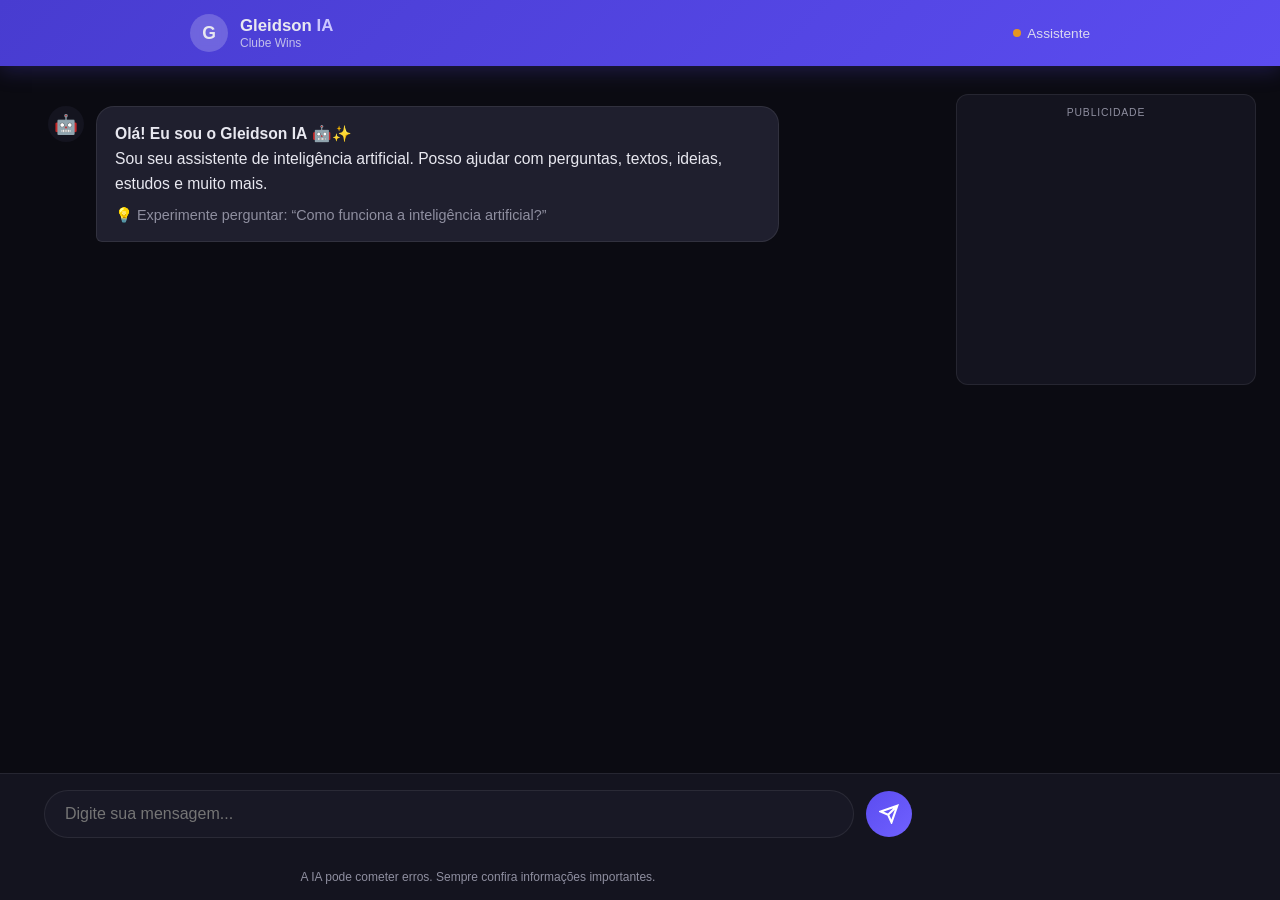
==== commit aa6541d8: "Move anúncio do assistente para a lateral" ====
--- a/index.html
+++ b/index.html
@@ -28,15 +28,15 @@
     </header>
 
     <main class="chat-wrapper">
-        <section class="ad-area" aria-label="Publicidade">
+        <aside class="ad-area" aria-label="Publicidade">
             <span class="ad-label">Publicidade</span>
             <ins class="adsbygoogle ad-unit"
                  style="display:block"
                  data-ad-client="ca-pub-8005983262078707"
                  data-ad-slot="6767560576"
-                 data-ad-format="auto"
+                 data-ad-format="rectangle"
                  data-full-width-responsive="true"></ins>
-        </section>
+        </aside>
         <div id="chat-messages" class="messages-container" aria-live="polite" aria-label="Conversa">
             <div class="message ai-message">
                 <div class="message-avatar" aria-hidden="true">🤖</div>
@@ -50,15 +50,17 @@
     </main>
 
     <footer class="input-footer">
-        <form id="chat-form" class="input-form">
-            <input type="text" id="user-input" class="message-input" placeholder="Digite sua mensagem..." autocomplete="off" required aria-label="Sua mensagem">
-            <button type="submit" id="enviar-btn" class="send-button" aria-label="Enviar mensagem">
-                <svg width="20" height="20" viewBox="0 0 24 24" fill="none" stroke="currentColor" stroke-width="2.5" aria-hidden="true">
-                    <path d="M22 2L11 13M22 2l-7 20-4-9-9-4 20-7z"/>
-                </svg>
-            </button>
-        </form>
-        <p class="disclaimer">A IA pode cometer erros. Sempre confira informações importantes.</p>
+        <div class="input-layout">
+            <form id="chat-form" class="input-form">
+                <input type="text" id="user-input" class="message-input" placeholder="Digite sua mensagem..." autocomplete="off" required aria-label="Sua mensagem">
+                <button type="submit" id="enviar-btn" class="send-button" aria-label="Enviar mensagem">
+                    <svg width="20" height="20" viewBox="0 0 24 24" fill="none" stroke="currentColor" stroke-width="2.5" aria-hidden="true">
+                        <path d="M22 2L11 13M22 2l-7 20-4-9-9-4 20-7z"/>
+                    </svg>
+                </button>
+            </form>
+            <p class="disclaimer">A IA pode cometer erros. Sempre confira informações importantes.</p>
+        </div>
     </footer>
     <script src="script.js"></script>
 </body>
--- a/style.css
+++ b/style.css
@@ -336,3 +336,90 @@
     text-transform: uppercase;
 }
 .ad-unit { min-height: 50px; }
+
+/* Em telas largas, o anúncio ocupa a coluna lateral sem cobrir a conversa. */
+.chat-wrapper {
+    width: min(100%, 1280px);
+    min-height: 0;
+    margin: 0 auto;
+    padding: 16px 24px;
+    display: grid;
+    grid-template-columns: minmax(0, 1fr) 300px;
+    gap: 24px;
+}
+
+.messages-container {
+    grid-column: 1;
+    min-height: 0;
+    width: 100%;
+    max-width: 900px;
+    margin: 0 auto;
+}
+
+.ad-area {
+    grid-column: 2;
+    grid-row: 1;
+    align-self: start;
+    width: 100%;
+    max-width: 300px;
+    min-height: 280px;
+    margin: 12px 0;
+    padding: 12px;
+}
+
+.ad-unit { min-height: 250px; }
+
+.input-layout {
+    display: grid;
+    grid-template-columns: minmax(0, 1fr) 300px;
+    gap: 24px;
+    width: min(100%, 1280px);
+    margin: 0 auto;
+    padding: 0 24px;
+}
+
+.input-form,
+.disclaimer {
+    grid-column: 1;
+    width: min(100%, 900px);
+    margin-left: auto;
+    margin-right: auto;
+}
+
+@media (max-width: 1100px) {
+    .chat-wrapper {
+        display: flex;
+        flex-direction: column;
+        gap: 8px;
+        padding: 10px 16px;
+    }
+
+    .ad-area {
+        order: -1;
+        width: min(100%, 900px);
+        max-width: 900px;
+        min-height: 90px;
+        margin: 0 auto;
+        padding: 6px 10px;
+    }
+
+    .ad-unit { min-height: 50px; }
+
+    .messages-container {
+        width: 100%;
+        max-width: 900px;
+        margin: 0 auto;
+    }
+
+    .input-layout {
+        display: block;
+        width: 100%;
+        max-width: 900px;
+        padding: 0;
+    }
+
+    .input-form,
+    .disclaimer {
+        width: 100%;
+    }
+}
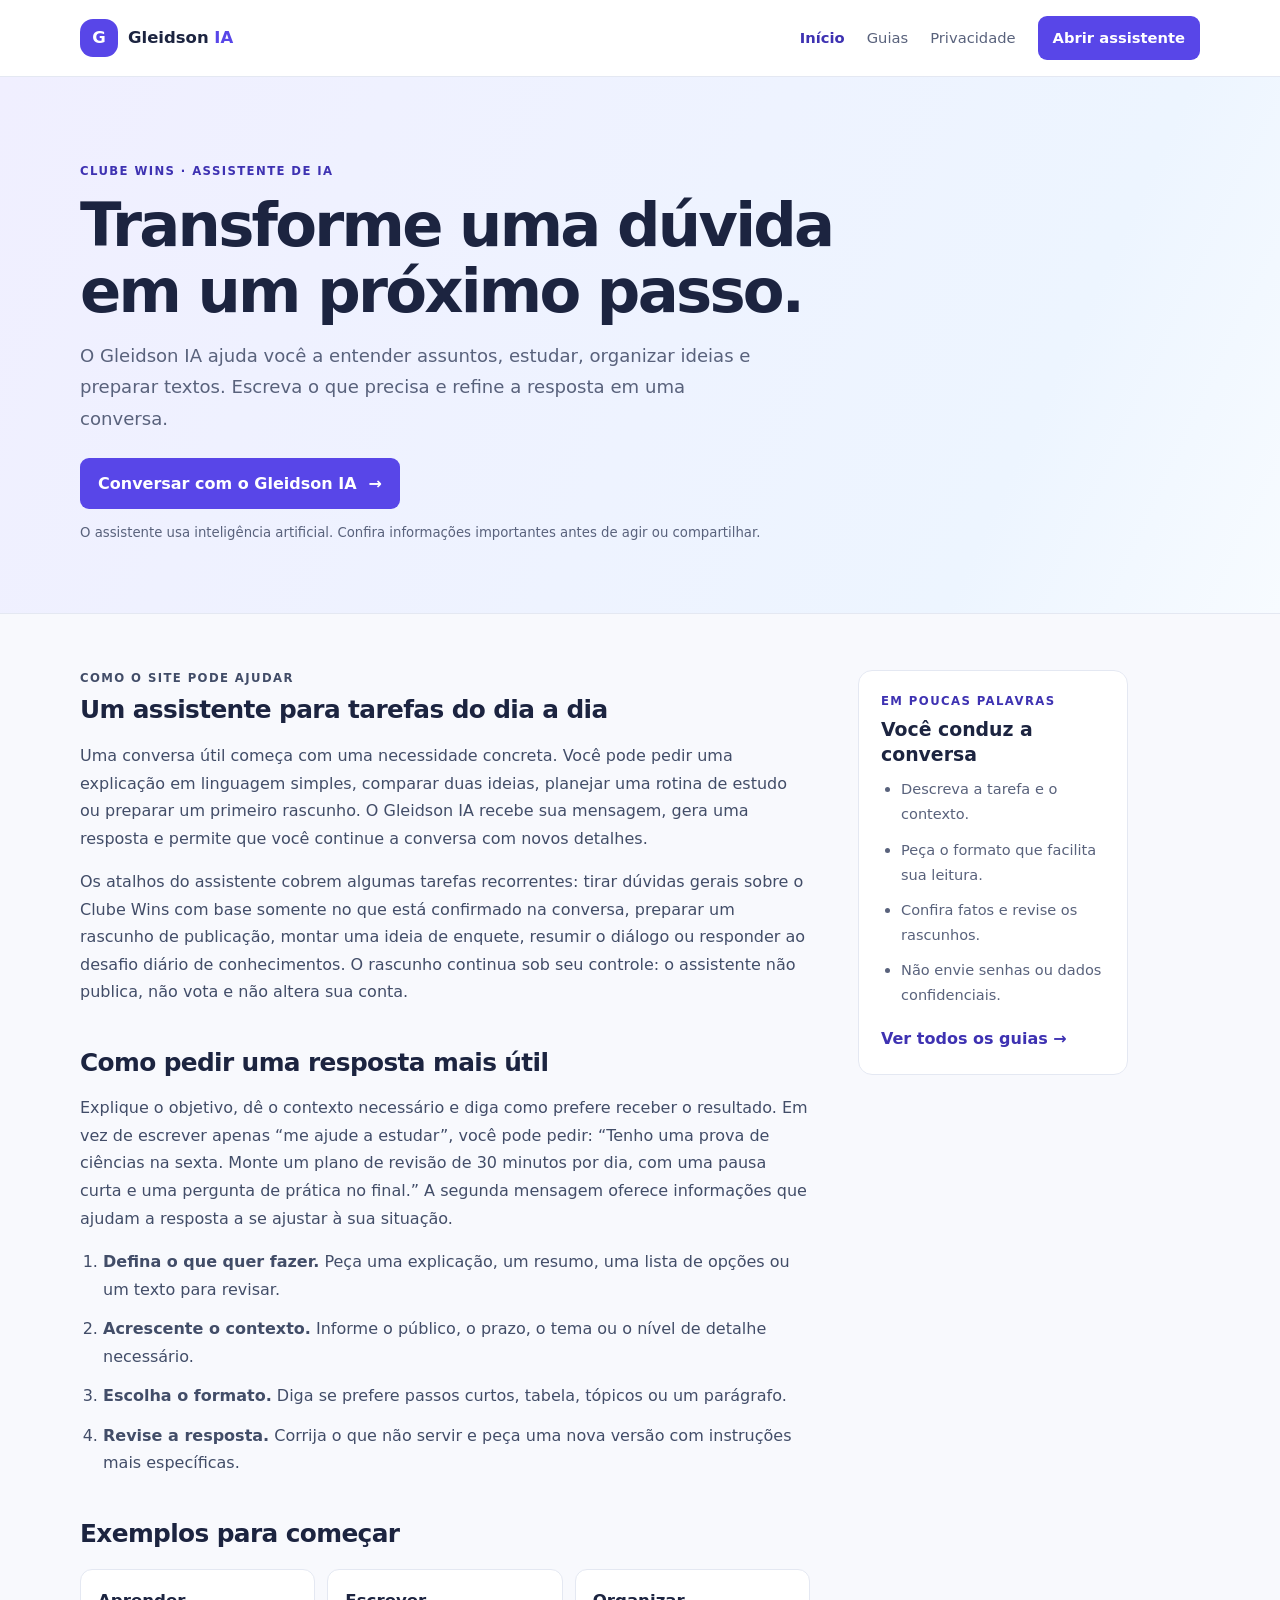
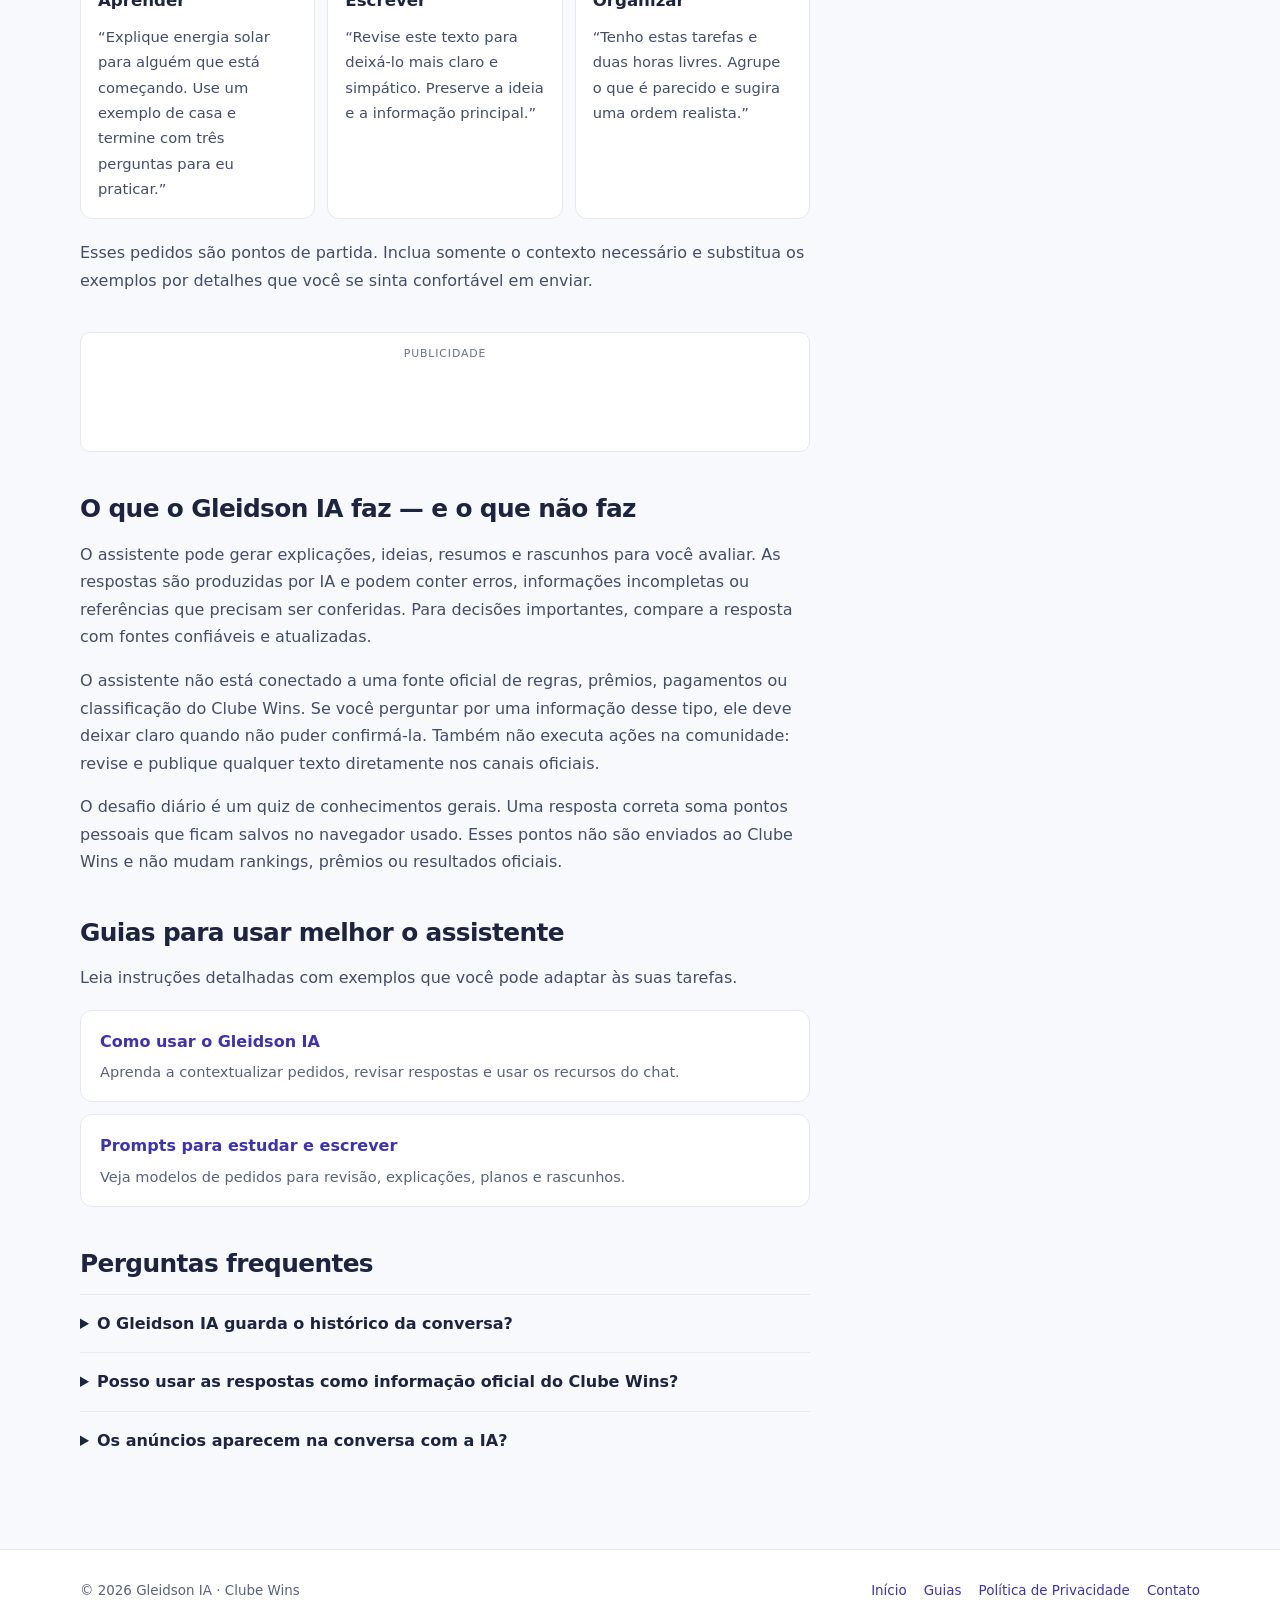
==== commit 95f09204: "Improve Gleidson IA pages for AdSense review" ====
--- a/index.html
+++ b/index.html
@@ -1,68 +1,115 @@
-<!DOCTYPE html>
+<!doctype html>
 <html lang="pt-BR">
 <head>
-    <meta charset="UTF-8">
-    <meta name="viewport" content="width=device-width, initial-scale=1.0">
-    <meta name="description" content="Gleidson IA — assistente inteligente do Clube Wins para perguntas, ideias e muito mais.">
-    <meta name="google-adsense-account" content="ca-pub-8005983262078707">
-    <title>Gleidson IA | Clube Wins</title>
-    <link rel="stylesheet" href="style.css">
-    <link rel="icon" type="image/svg+xml" href="data:image/svg+xml,%3Csvg xmlns='http://www.w3.org/2000/svg' viewBox='0 0 100 100'%3E%3Ctext y='.9em' font-size='90'%3EG%3C/text%3E%3C/svg%3E">
-    <script async src="https://pagead2.googlesyndication.com/pagead/js/adsbygoogle.js?client=ca-pub-8005983262078707" crossorigin="anonymous"></script>
+  <meta charset="utf-8">
+  <meta name="viewport" content="width=device-width, initial-scale=1">
+  <meta name="description" content="Conheça o Gleidson IA, veja como usar o assistente com mais clareza e confira guias práticos para estudar, escrever e organizar ideias.">
+  <meta name="google-adsense-account" content="ca-pub-8005983262078707">
+  <link rel="canonical" href="https://clubewins.com.br/">
+  <link rel="stylesheet" href="/site.css">
+  <title>Gleidson IA: assistente para estudar, escrever e organizar ideias</title>
+  <script async src="https://pagead2.googlesyndication.com/pagead/js/adsbygoogle.js?client=ca-pub-8005983262078707" crossorigin="anonymous"></script>
 </head>
 <body>
-    <header class="app-header">
-        <div class="header-wrapper">
-            <a href="index.html" class="brand" aria-label="Gleidson IA, início">
-                <div class="brand-icon">G</div>
-                <div class="brand-text">
-                    <span class="brand-name">Gleidson <strong>IA</strong></span>
-                    <span class="brand-tag">Clube Wins</span>
-                </div>
-            </a>
-            <div class="connection-status" aria-live="polite">
-                <span class="status-dot" id="status-dot" style="background:#f59e0b"></span>
-                <span class="status-label" id="status-label">Assistente</span>
-            </div>
-        </div>
-    </header>
+  <header class="site-header">
+    <div class="site-header-inner">
+      <a class="brand" href="/" aria-label="Gleidson IA, página inicial"><span class="brand-mark" aria-hidden="true">G</span><span>Gleidson <strong>IA</strong></span></a>
+      <nav class="site-nav" aria-label="Navegação principal">
+        <a href="/" aria-current="page">Início</a>
+        <a href="/guias/">Guias</a>
+        <a href="/privacidade/">Privacidade</a>
+        <a class="nav-cta" href="/chat/">Abrir assistente</a>
+      </nav>
+    </div>
+  </header>
 
-    <main class="chat-wrapper">
-        <aside class="ad-area" aria-label="Publicidade">
-            <span class="ad-label">Publicidade</span>
-            <ins class="adsbygoogle ad-unit"
-                 style="display:block"
-                 data-ad-client="ca-pub-8005983262078707"
-                 data-ad-slot="6767560576"
-                 data-ad-format="rectangle"
-                 data-full-width-responsive="true"></ins>
+  <main>
+    <section class="hero">
+      <div class="hero-inner">
+        <p class="eyebrow">CLUBE WINS · ASSISTENTE DE IA</p>
+        <h1>Transforme uma dúvida em um próximo passo.</h1>
+        <p class="hero-copy">O Gleidson IA ajuda você a entender assuntos, estudar, organizar ideias e preparar textos. Escreva o que precisa e refine a resposta em uma conversa.</p>
+        <a class="button button-primary" href="/chat/">Conversar com o Gleidson IA <span aria-hidden="true">→</span></a>
+        <p class="hero-note">O assistente usa inteligência artificial. Confira informações importantes antes de agir ou compartilhar.</p>
+      </div>
+    </section>
+
+    <div class="content-layout">
+      <article class="article-content">
+        <p class="article-kicker">COMO O SITE PODE AJUDAR</p>
+        <h2>Um assistente para tarefas do dia a dia</h2>
+        <p>Uma conversa útil começa com uma necessidade concreta. Você pode pedir uma explicação em linguagem simples, comparar duas ideias, planejar uma rotina de estudo ou preparar um primeiro rascunho. O Gleidson IA recebe sua mensagem, gera uma resposta e permite que você continue a conversa com novos detalhes.</p>
+        <p>Os atalhos do assistente cobrem algumas tarefas recorrentes: tirar dúvidas gerais sobre o Clube Wins com base somente no que está confirmado na conversa, preparar um rascunho de publicação, montar uma ideia de enquete, resumir o diálogo ou responder ao desafio diário de conhecimentos. O rascunho continua sob seu controle: o assistente não publica, não vota e não altera sua conta.</p>
+
+        <section class="content-section">
+          <h2>Como pedir uma resposta mais útil</h2>
+          <p>Explique o objetivo, dê o contexto necessário e diga como prefere receber o resultado. Em vez de escrever apenas “me ajude a estudar”, você pode pedir: “Tenho uma prova de ciências na sexta. Monte um plano de revisão de 30 minutos por dia, com uma pausa curta e uma pergunta de prática no final.” A segunda mensagem oferece informações que ajudam a resposta a se ajustar à sua situação.</p>
+          <ol class="steps-list">
+            <li><strong>Defina o que quer fazer.</strong> Peça uma explicação, um resumo, uma lista de opções ou um texto para revisar.</li>
+            <li><strong>Acrescente o contexto.</strong> Informe o público, o prazo, o tema ou o nível de detalhe necessário.</li>
+            <li><strong>Escolha o formato.</strong> Diga se prefere passos curtos, tabela, tópicos ou um parágrafo.</li>
+            <li><strong>Revise a resposta.</strong> Corrija o que não servir e peça uma nova versão com instruções mais específicas.</li>
+          </ol>
+        </section>
+
+        <section class="content-section">
+          <h2>Exemplos para começar</h2>
+          <div class="example-grid">
+            <div class="example-card"><h3>Aprender</h3><p>“Explique energia solar para alguém que está começando. Use um exemplo de casa e termine com três perguntas para eu praticar.”</p></div>
+            <div class="example-card"><h3>Escrever</h3><p>“Revise este texto para deixá-lo mais claro e simpático. Preserve a ideia e a informação principal.”</p></div>
+            <div class="example-card"><h3>Organizar</h3><p>“Tenho estas tarefas e duas horas livres. Agrupe o que é parecido e sugira uma ordem realista.”</p></div>
+          </div>
+          <p>Esses pedidos são pontos de partida. Inclua somente o contexto necessário e substitua os exemplos por detalhes que você se sinta confortável em enviar.</p>
+        </section>
+
+        <aside class="ad-panel" aria-label="Publicidade">
+          <span class="ad-label">Publicidade</span>
+          <ins class="adsbygoogle" style="display:block" data-ad-client="ca-pub-8005983262078707" data-ad-slot="6767560576" data-ad-format="auto" data-full-width-responsive="true"></ins>
+          <script>(window.adsbygoogle = window.adsbygoogle || []).push({});</script>
         </aside>
-        <div id="chat-messages" class="messages-container" aria-live="polite" aria-label="Conversa">
-            <div class="message ai-message">
-                <div class="message-avatar" aria-hidden="true">🤖</div>
-                <div class="message-content">
-                    <p><strong>Olá! Eu sou o Gleidson IA</strong> 🤖✨</p>
-                    <p>Sou seu assistente de inteligência artificial. Posso ajudar com perguntas, textos, ideias, estudos e muito mais.</p>
-                    <p class="message-tip">💡 Experimente perguntar: “Como funciona a inteligência artificial?”</p>
-                </div>
-            </div>
-        </div>
-    </main>
 
-    <footer class="input-footer">
-        <div class="input-layout">
-            <form id="chat-form" class="input-form">
-                <input type="text" id="user-input" class="message-input" placeholder="Digite sua mensagem..." autocomplete="off" required aria-label="Sua mensagem">
-                <button type="submit" id="enviar-btn" class="send-button" aria-label="Enviar mensagem">
-                    <svg width="20" height="20" viewBox="0 0 24 24" fill="none" stroke="currentColor" stroke-width="2.5" aria-hidden="true">
-                        <path d="M22 2L11 13M22 2l-7 20-4-9-9-4 20-7z"/>
-                    </svg>
-                </button>
-            </form>
-            <p class="disclaimer">A IA pode cometer erros. Sempre confira informações importantes.</p>
-        </div>
-    </footer>
-    <script src="script.js"></script>
+        <section class="content-section">
+          <h2>O que o Gleidson IA faz — e o que não faz</h2>
+          <p>O assistente pode gerar explicações, ideias, resumos e rascunhos para você avaliar. As respostas são produzidas por IA e podem conter erros, informações incompletas ou referências que precisam ser conferidas. Para decisões importantes, compare a resposta com fontes confiáveis e atualizadas.</p>
+          <p>O assistente não está conectado a uma fonte oficial de regras, prêmios, pagamentos ou classificação do Clube Wins. Se você perguntar por uma informação desse tipo, ele deve deixar claro quando não puder confirmá-la. Também não executa ações na comunidade: revise e publique qualquer texto diretamente nos canais oficiais.</p>
+          <p>O desafio diário é um quiz de conhecimentos gerais. Uma resposta correta soma pontos pessoais que ficam salvos no navegador usado. Esses pontos não são enviados ao Clube Wins e não mudam rankings, prêmios ou resultados oficiais.</p>
+        </section>
+
+        <section class="content-section">
+          <h2>Guias para usar melhor o assistente</h2>
+          <p>Leia instruções detalhadas com exemplos que você pode adaptar às suas tarefas.</p>
+          <div class="guide-links">
+            <a href="/guias/como-usar-gleidson-ia/"><strong>Como usar o Gleidson IA</strong><span>Aprenda a contextualizar pedidos, revisar respostas e usar os recursos do chat.</span></a>
+            <a href="/guias/prompts-para-estudar-e-escrever/"><strong>Prompts para estudar e escrever</strong><span>Veja modelos de pedidos para revisão, explicações, planos e rascunhos.</span></a>
+          </div>
+        </section>
+
+        <section class="content-section faq-section">
+          <h2>Perguntas frequentes</h2>
+          <details><summary>O Gleidson IA guarda o histórico da conversa?</summary><p>O site mantém as mensagens da conversa na memória da página enquanto ela está aberta. Ao recarregar ou iniciar outra conversa, esse histórico local é apagado. As mensagens enviadas são processadas pelo serviço Gemini do Google; consulte a <a href="/privacidade/">Política de Privacidade</a> para entender o tratamento pelo provedor.</p></details>
+          <details><summary>Posso usar as respostas como informação oficial do Clube Wins?</summary><p>Não. O assistente não tem acesso a uma base oficial de regras, prêmios, pagamentos ou classificações. Confirme esse tipo de informação diretamente nos canais oficiais do Clube Wins.</p></details>
+          <details><summary>Os anúncios aparecem na conversa com a IA?</summary><p>Esta página editorial pode exibir anúncios do Google AdSense. A tela de conversa em <a href="/chat/">/chat/</a> não carrega anúncios.</p></details>
+        </section>
+      </article>
+      <aside class="reading-card" aria-label="Resumo do Gleidson IA">
+        <p class="eyebrow">EM POUCAS PALAVRAS</p>
+        <h2>Você conduz a conversa</h2>
+        <ul>
+          <li>Descreva a tarefa e o contexto.</li>
+          <li>Peça o formato que facilita sua leitura.</li>
+          <li>Confira fatos e revise os rascunhos.</li>
+          <li>Não envie senhas ou dados confidenciais.</li>
+        </ul>
+        <a class="text-link" href="/guias/">Ver todos os guias <span aria-hidden="true">→</span></a>
+      </aside>
+    </div>
+  </main>
+
+  <footer class="site-footer">
+    <div class="footer-inner">
+      <span>© 2026 Gleidson IA · Clube Wins</span>
+      <nav aria-label="Links do rodapé"><a href="/">Início</a><a href="/guias/">Guias</a><a href="/privacidade/">Política de Privacidade</a><a href="mailto:gleidssonn22@gmail.com">Contato</a></nav>
+    </div>
+  </footer>
 </body>
 </html>
-
--- a/site.css
+++ b/site.css
@@ -0,0 +1,95 @@
+:root {
+  color-scheme: light;
+  --ink: #1c2440;
+  --muted: #59627c;
+  --paper: #f8f9fd;
+  --surface: #fff;
+  --line: #e4e8f2;
+  --purple: #5846e8;
+  --purple-dark: #3e32b2;
+  --blue-soft: #e9f0ff;
+  font-family: Inter, ui-sans-serif, system-ui, -apple-system, BlinkMacSystemFont, "Segoe UI", sans-serif;
+}
+
+* { box-sizing: border-box; }
+html { scroll-behavior: smooth; }
+body { margin: 0; background: var(--paper); color: var(--ink); font-size: 16px; line-height: 1.72; }
+a { color: var(--purple-dark); text-decoration-thickness: 1px; text-underline-offset: 3px; }
+a:hover { color: var(--purple); }
+a:focus-visible, summary:focus-visible { outline: 3px solid #9d94ff; outline-offset: 3px; border-radius: 4px; }
+.site-header { background: var(--surface); border-bottom: 1px solid var(--line); }
+.site-header-inner, .footer-inner { width: min(1120px, calc(100% - 40px)); margin: 0 auto; display: flex; align-items: center; justify-content: space-between; gap: 24px; }
+.site-header-inner { min-height: 76px; }
+.brand { display: inline-flex; align-items: center; gap: 10px; color: var(--ink); font-size: 1.03rem; font-weight: 750; text-decoration: none; white-space: nowrap; }
+.brand strong { color: var(--purple); }
+.brand-mark { display: grid; width: 38px; height: 38px; place-items: center; border-radius: 13px; background: var(--purple); color: white; font-weight: 800; }
+.site-nav { display: flex; align-items: center; gap: 22px; }
+.site-nav a { color: var(--muted); font-size: .92rem; text-decoration: none; }
+.site-nav a[aria-current="page"] { color: var(--purple-dark); font-weight: 700; }
+.site-nav .nav-cta { padding: 9px 15px; border-radius: 9px; background: var(--purple); color: white; font-weight: 650; }
+.site-nav .nav-cta:hover, .button-primary:hover { background: var(--purple-dark); color: white; }
+.hero { background: linear-gradient(115deg, #f0efff 0%, #edf5ff 78%, #f7fbff 100%); border-bottom: 1px solid var(--line); }
+.hero-inner { width: min(1120px, calc(100% - 40px)); margin: 0 auto; padding: 74px 0 68px; }
+.eyebrow, .article-kicker { color: var(--purple-dark); font-size: .73rem; font-weight: 800; letter-spacing: .12em; line-height: 1.4; }
+.hero h1 { max-width: 780px; margin: 14px 0 16px; font-size: clamp(2.25rem, 5vw, 3.8rem); line-height: 1.08; letter-spacing: -.045em; }
+.hero-copy { max-width: 690px; margin: 0 0 24px; color: var(--muted); font-size: 1.13rem; }
+.button { display: inline-flex; align-items: center; gap: 12px; padding: 12px 18px; border-radius: 9px; font-weight: 700; text-decoration: none; }
+.button-primary { background: var(--purple); color: white; }
+.hero-note { margin: 13px 0 0; color: var(--muted); font-size: .83rem; }
+.content-layout { display: grid; grid-template-columns: minmax(0, 730px) 270px; align-items: start; gap: 48px; width: min(1120px, calc(100% - 40px)); margin: 0 auto; padding: 56px 0 80px; }
+.article-content { min-width: 0; }
+.article-content > .article-kicker { margin: 0 0 9px; }
+.article-content h1, .article-content h2 { line-height: 1.24; letter-spacing: -.025em; }
+.article-content > h1 { margin: 0 0 18px; font-size: clamp(2rem, 4vw, 3rem); }
+.article-content > h2, .content-section h2 { margin: 0 0 14px; font-size: 1.55rem; }
+.article-content p { color: #424d68; }
+.content-section { margin-top: 42px; }
+.content-section h3 { margin: 0 0 8px; font-size: 1.04rem; }
+.steps-list { display: grid; gap: 12px; padding-left: 23px; color: #424d68; }
+.example-grid { display: grid; grid-template-columns: repeat(3, minmax(0, 1fr)); gap: 12px; margin: 20px 0; }
+.example-card { padding: 17px; border: 1px solid var(--line); border-radius: 12px; background: var(--surface); }
+.example-card p { margin: 0; font-size: .92rem; }
+.ad-panel { min-height: 120px; margin: 38px 0; padding: 12px; border: 1px solid var(--line); border-radius: 10px; background: var(--surface); }
+.ad-label { display: block; margin-bottom: 6px; color: #68718a; font-size: .68rem; letter-spacing: .08em; text-align: center; text-transform: uppercase; }
+.guide-links { display: grid; gap: 12px; margin-top: 18px; }
+.guide-links a { display: grid; gap: 4px; padding: 17px 19px; border: 1px solid var(--line); border-radius: 12px; background: var(--surface); text-decoration: none; }
+.guide-links a:hover { border-color: #c3bfff; box-shadow: 0 8px 20px #2720500c; }
+.guide-links strong { color: var(--purple-dark); }
+.guide-links span { color: var(--muted); font-size: .91rem; }
+.faq-section details { padding: 15px 0; border-top: 1px solid var(--line); }
+.faq-section summary { color: var(--ink); font-weight: 700; cursor: pointer; }
+.faq-section details p { margin-bottom: 0; }
+.reading-card { position: sticky; top: 22px; padding: 22px; border: 1px solid var(--line); border-radius: 14px; background: var(--surface); }
+.reading-card .eyebrow { margin: 0; }
+.reading-card h2 { margin: 8px 0 10px; font-size: 1.18rem; line-height: 1.3; }
+.reading-card ul { display: grid; gap: 10px; margin: 0 0 18px; padding-left: 20px; color: var(--muted); font-size: .91rem; }
+.text-link { font-weight: 700; text-decoration: none; }
+.article-meta { color: #6b7388; font-size: .84rem; }
+.callout { margin: 22px 0; padding: 17px 20px; border-left: 4px solid var(--purple); border-radius: 0 10px 10px 0; background: var(--blue-soft); color: #38415b; }
+.callout p:last-child { margin-bottom: 0; }
+.policy-list { padding-left: 22px; color: #424d68; }
+.site-footer { border-top: 1px solid var(--line); background: var(--surface); }
+.footer-inner { min-height: 80px; padding: 18px 0; color: var(--muted); font-size: .84rem; }
+.footer-inner nav { display: flex; flex-wrap: wrap; gap: 17px; }
+.footer-inner a { text-decoration: none; }
+.breadcrumb { margin: 0 0 18px; color: var(--muted); font-size: .87rem; }
+.breadcrumb a { text-decoration: none; }
+.age-note { color: var(--muted); font-size: .9rem; }
+
+@media (max-width: 820px) {
+  .site-header-inner { align-items: flex-start; flex-direction: column; justify-content: center; gap: 12px; padding: 14px 0; }
+  .site-nav { flex-wrap: wrap; gap: 11px 17px; }
+  .content-layout { grid-template-columns: minmax(0, 1fr); gap: 28px; padding-top: 36px; }
+  .reading-card { position: static; grid-row: 1; }
+  .hero-inner { padding: 54px 0; }
+}
+@media (max-width: 580px) {
+  .site-header-inner, .footer-inner, .hero-inner, .content-layout { width: min(100% - 28px, 1120px); }
+  .site-nav { gap: 9px 13px; }
+  .site-nav a { font-size: .84rem; }
+  .site-nav .nav-cta { padding: 7px 10px; }
+  .hero h1 { font-size: 2.25rem; }
+  .hero-copy { font-size: 1rem; }
+  .example-grid { grid-template-columns: 1fr; }
+  .footer-inner { align-items: flex-start; flex-direction: column; justify-content: center; gap: 8px; }
+}
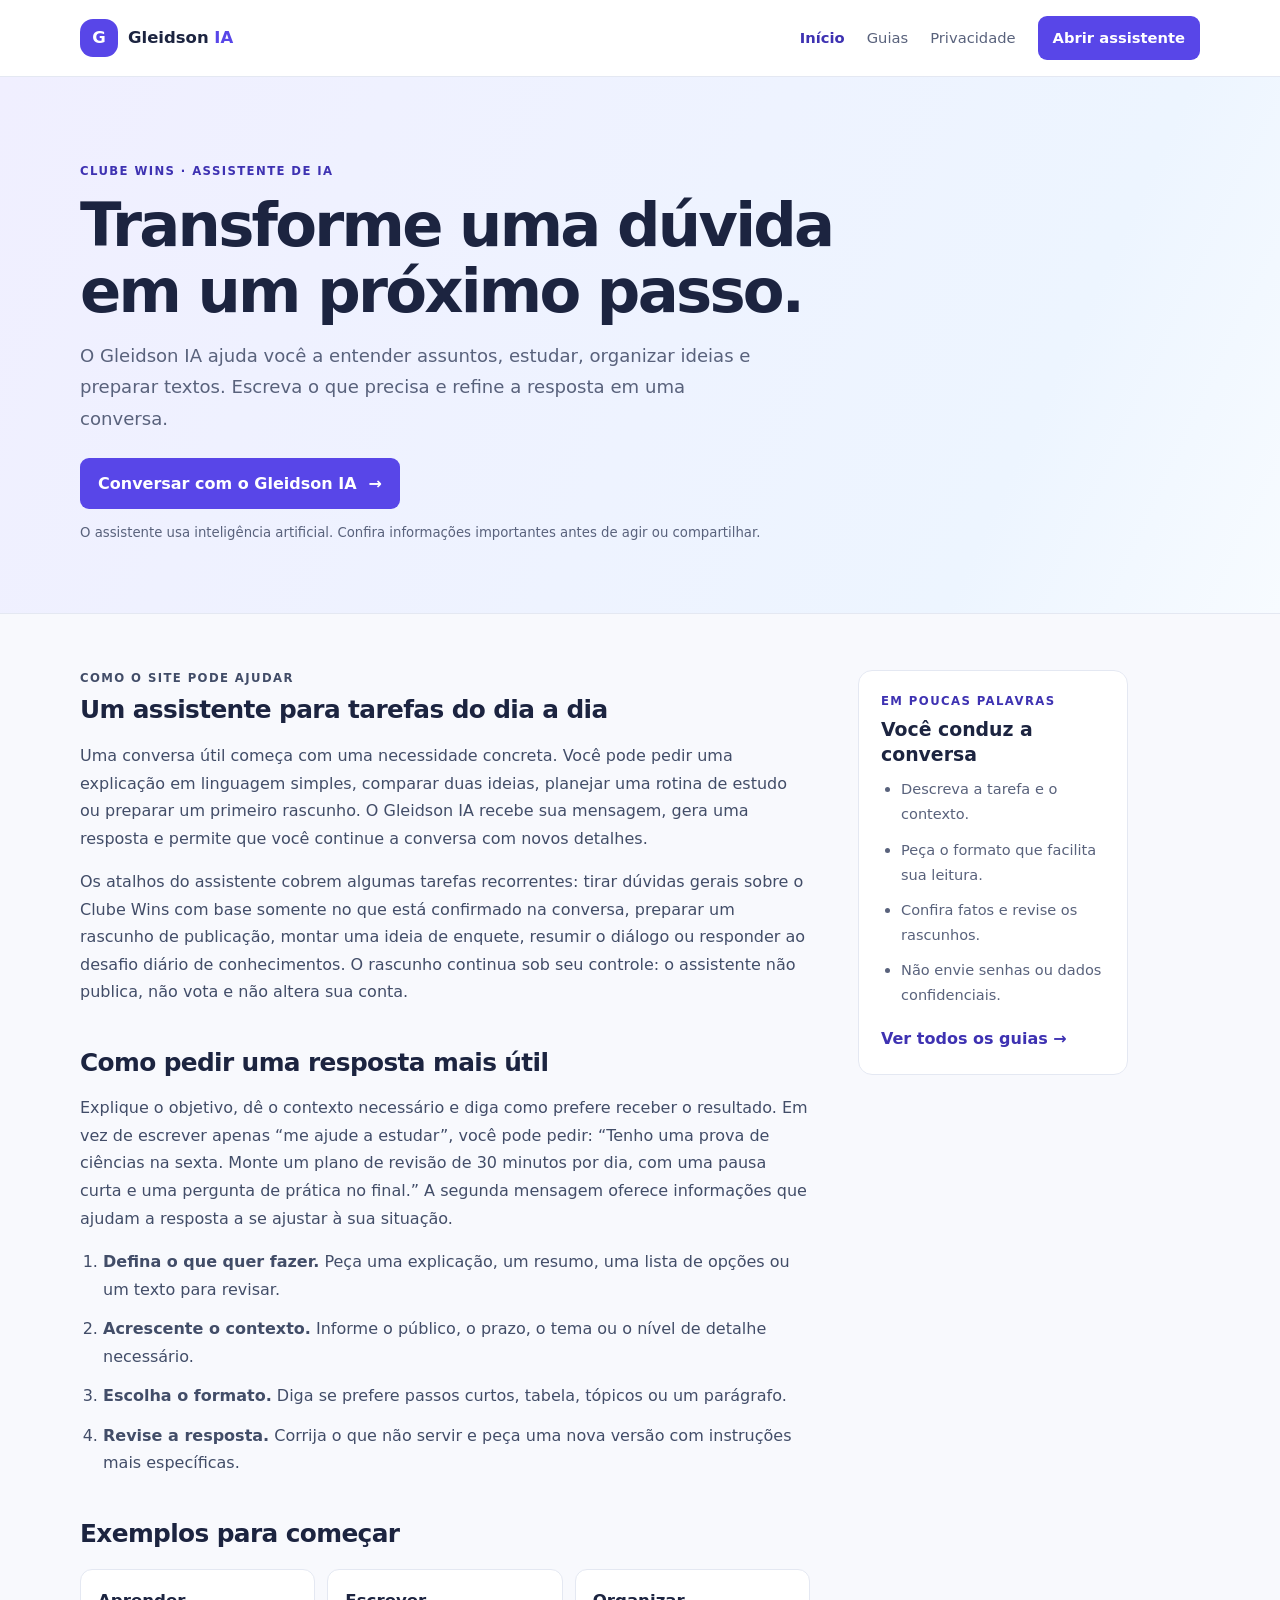
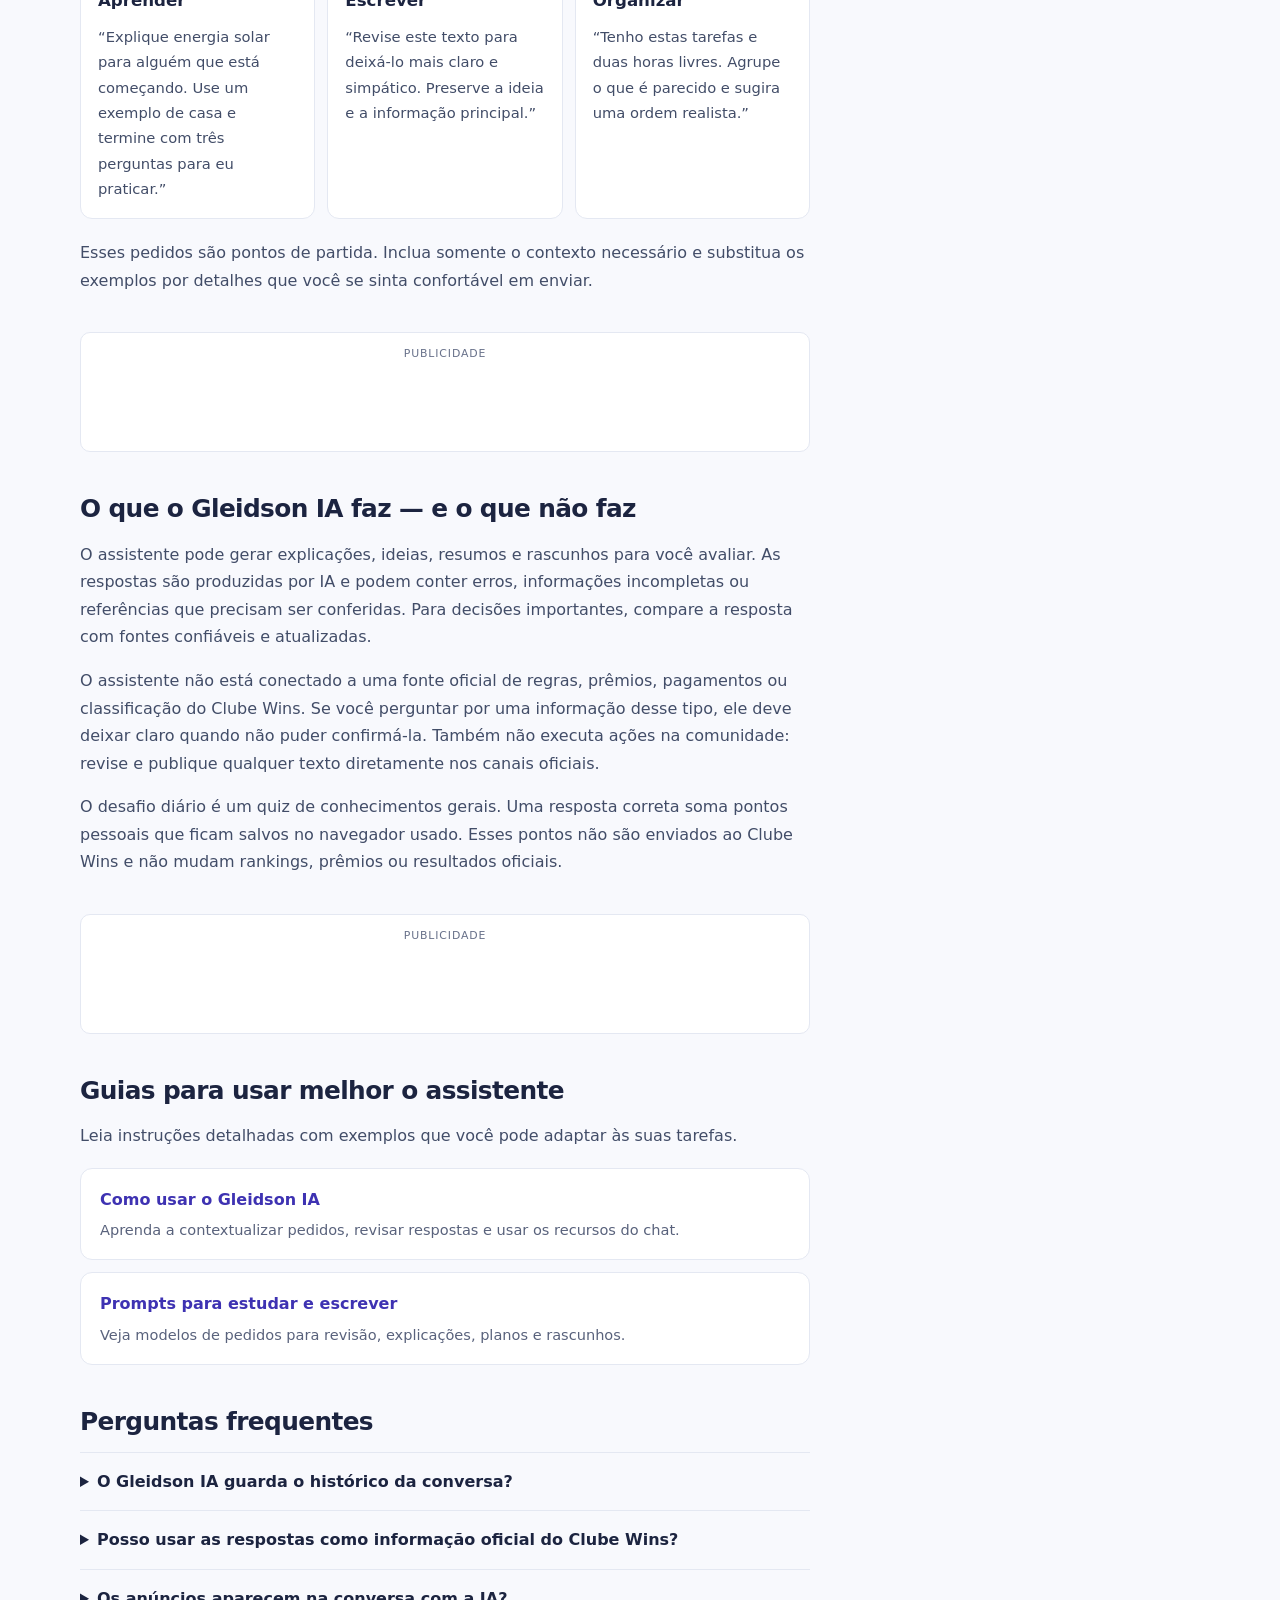
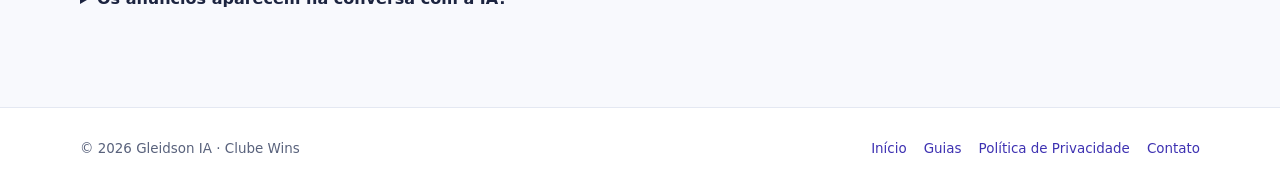
==== commit 83601977: "Add both AdSense units to editorial pages" ====
--- a/index.html
+++ b/index.html
@@ -75,6 +75,12 @@
           <p>O desafio diário é um quiz de conhecimentos gerais. Uma resposta correta soma pontos pessoais que ficam salvos no navegador usado. Esses pontos não são enviados ao Clube Wins e não mudam rankings, prêmios ou resultados oficiais.</p>
         </section>
 
+        <aside class="ad-panel" aria-label="Publicidade">
+          <span class="ad-label">Publicidade</span>
+          <ins class="adsbygoogle" style="display:block" data-ad-client="ca-pub-8005983262078707" data-ad-slot="3563583249" data-ad-format="auto" data-full-width-responsive="true"></ins>
+          <script>(window.adsbygoogle = window.adsbygoogle || []).push({});</script>
+        </aside>
+
         <section class="content-section">
           <h2>Guias para usar melhor o assistente</h2>
           <p>Leia instruções detalhadas com exemplos que você pode adaptar às suas tarefas.</p>
